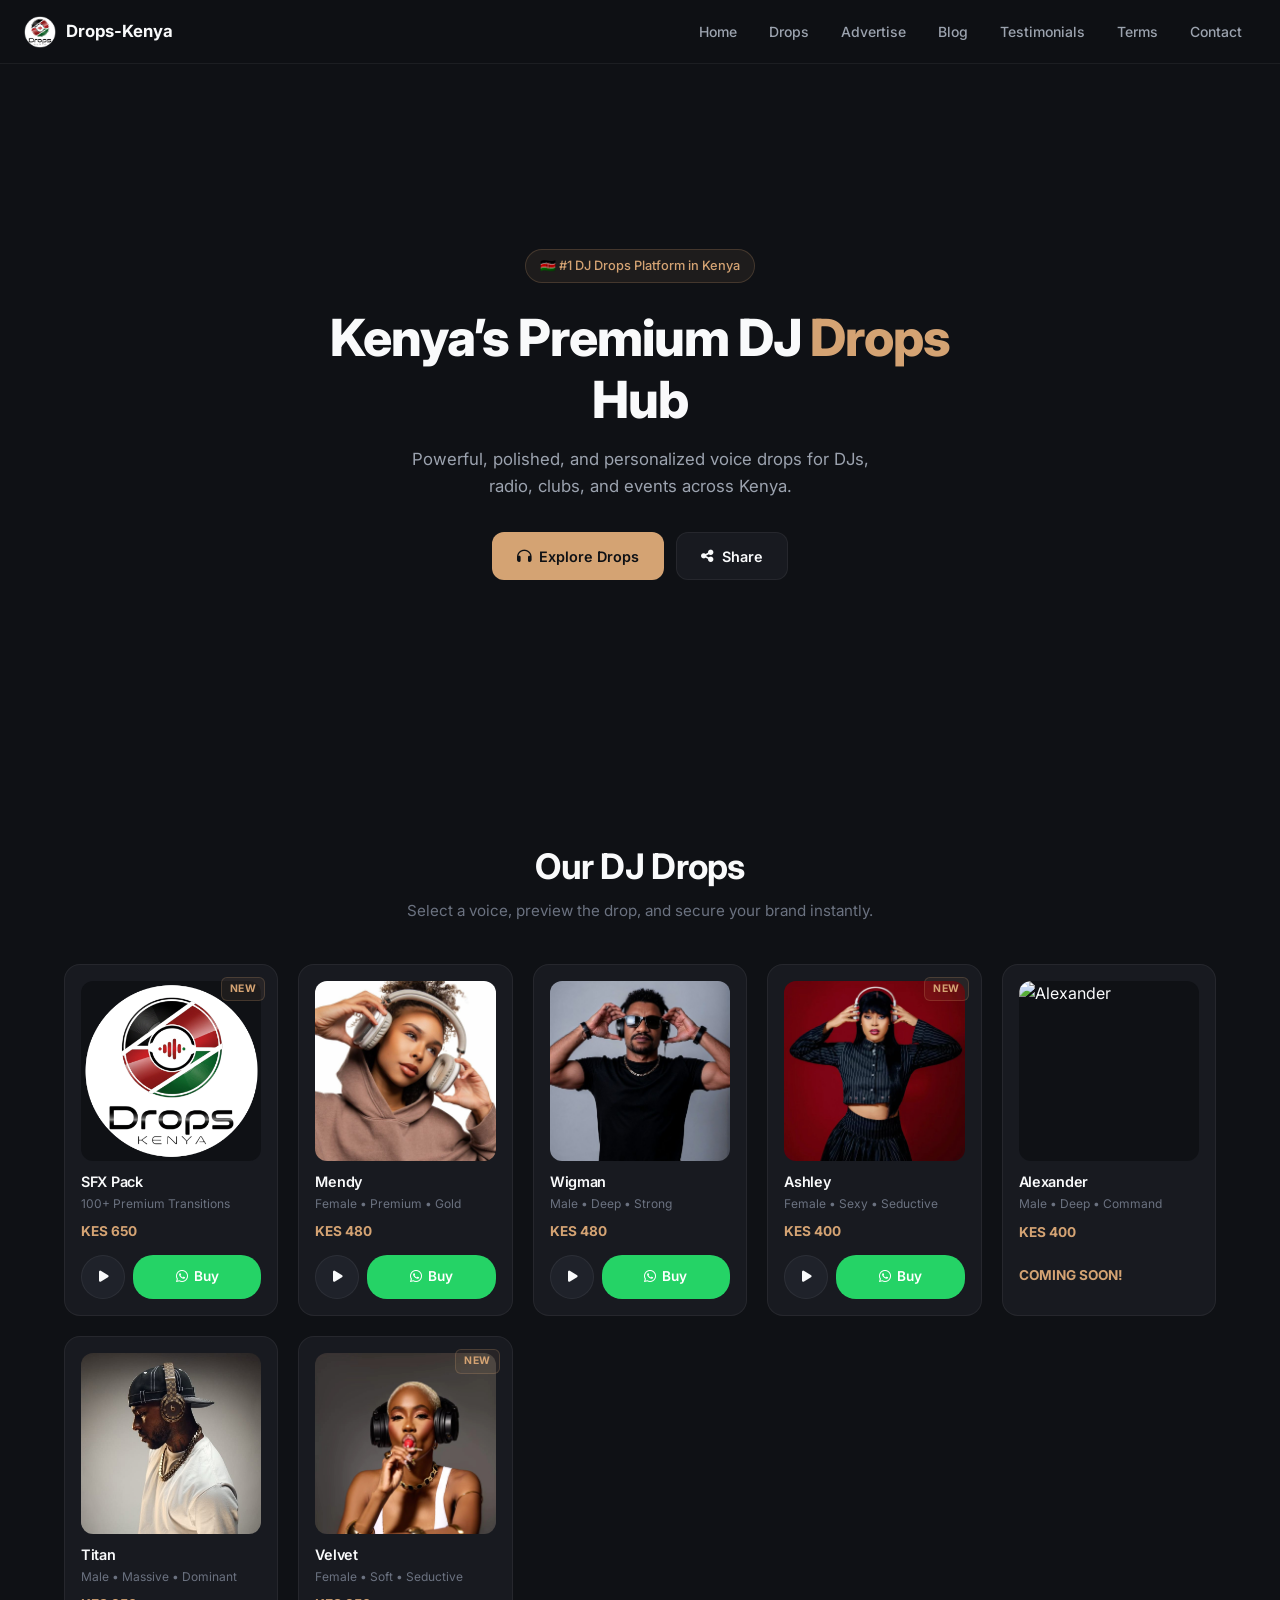
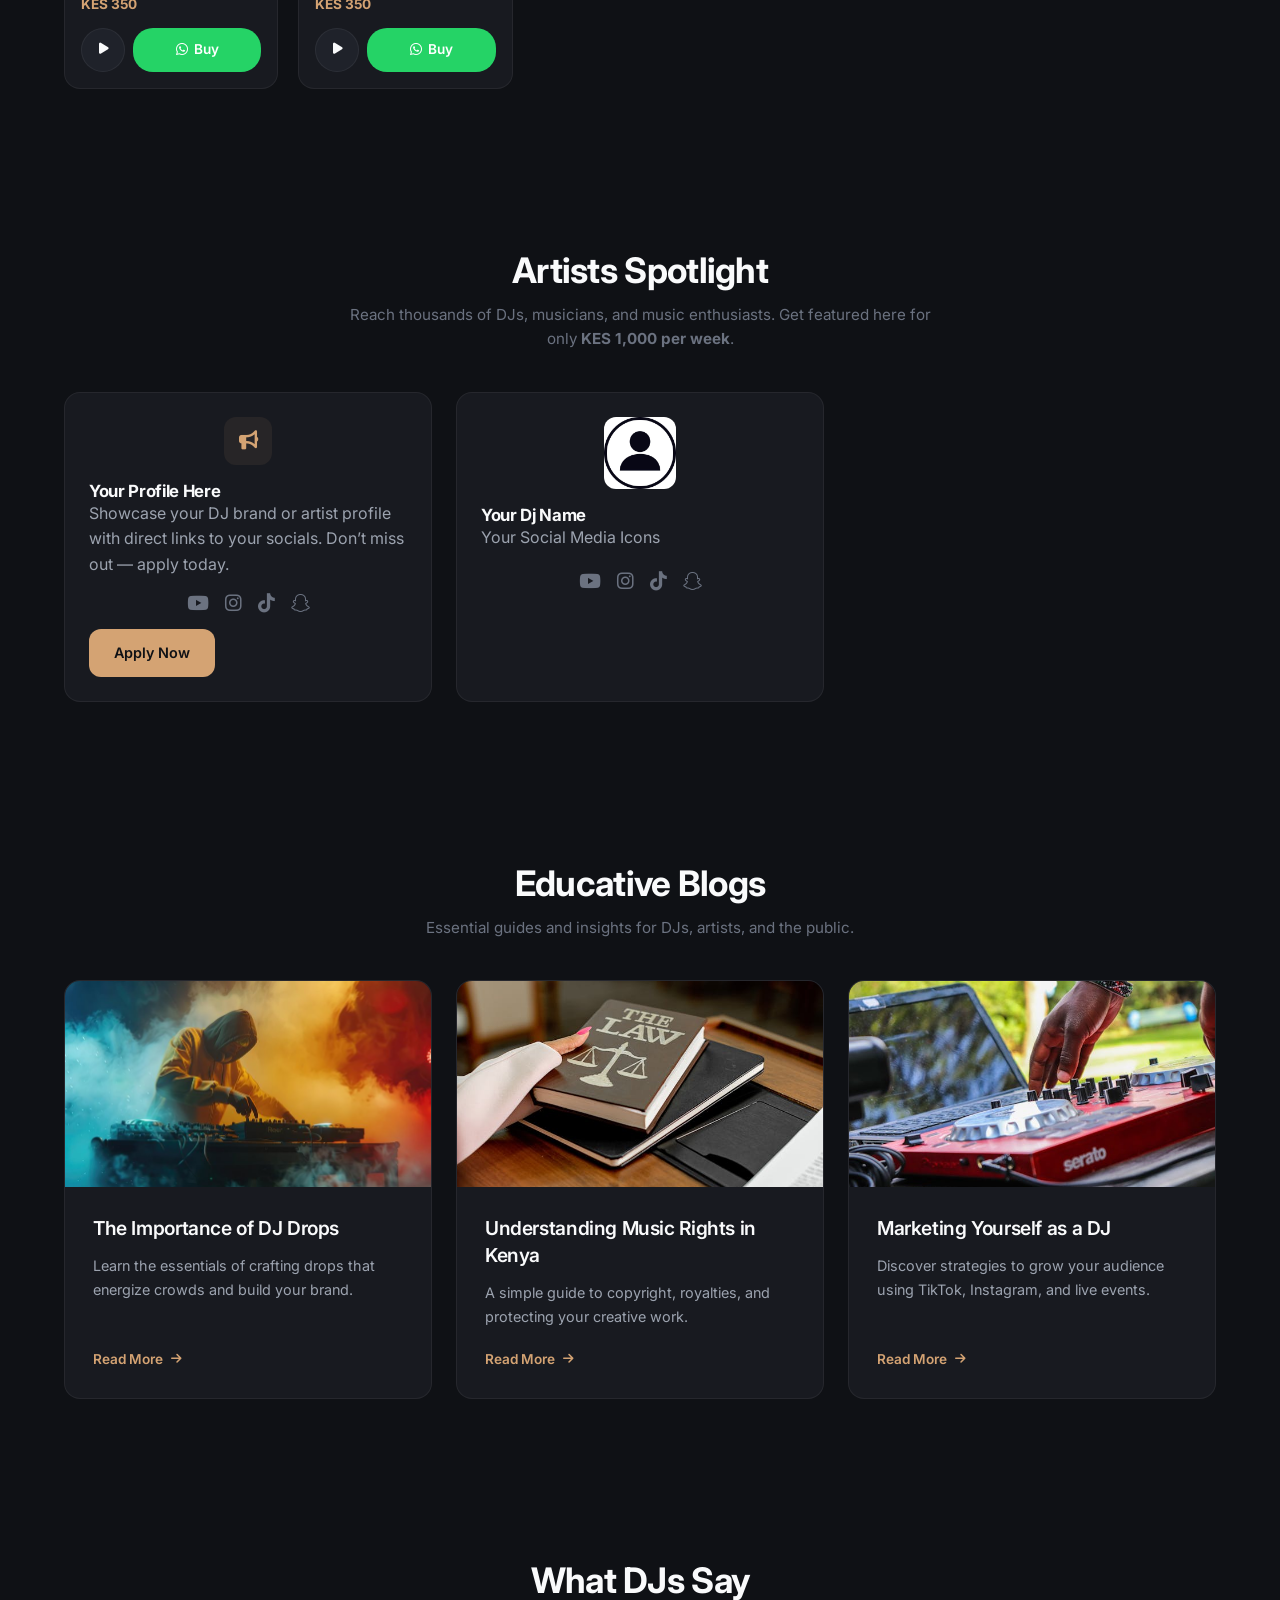
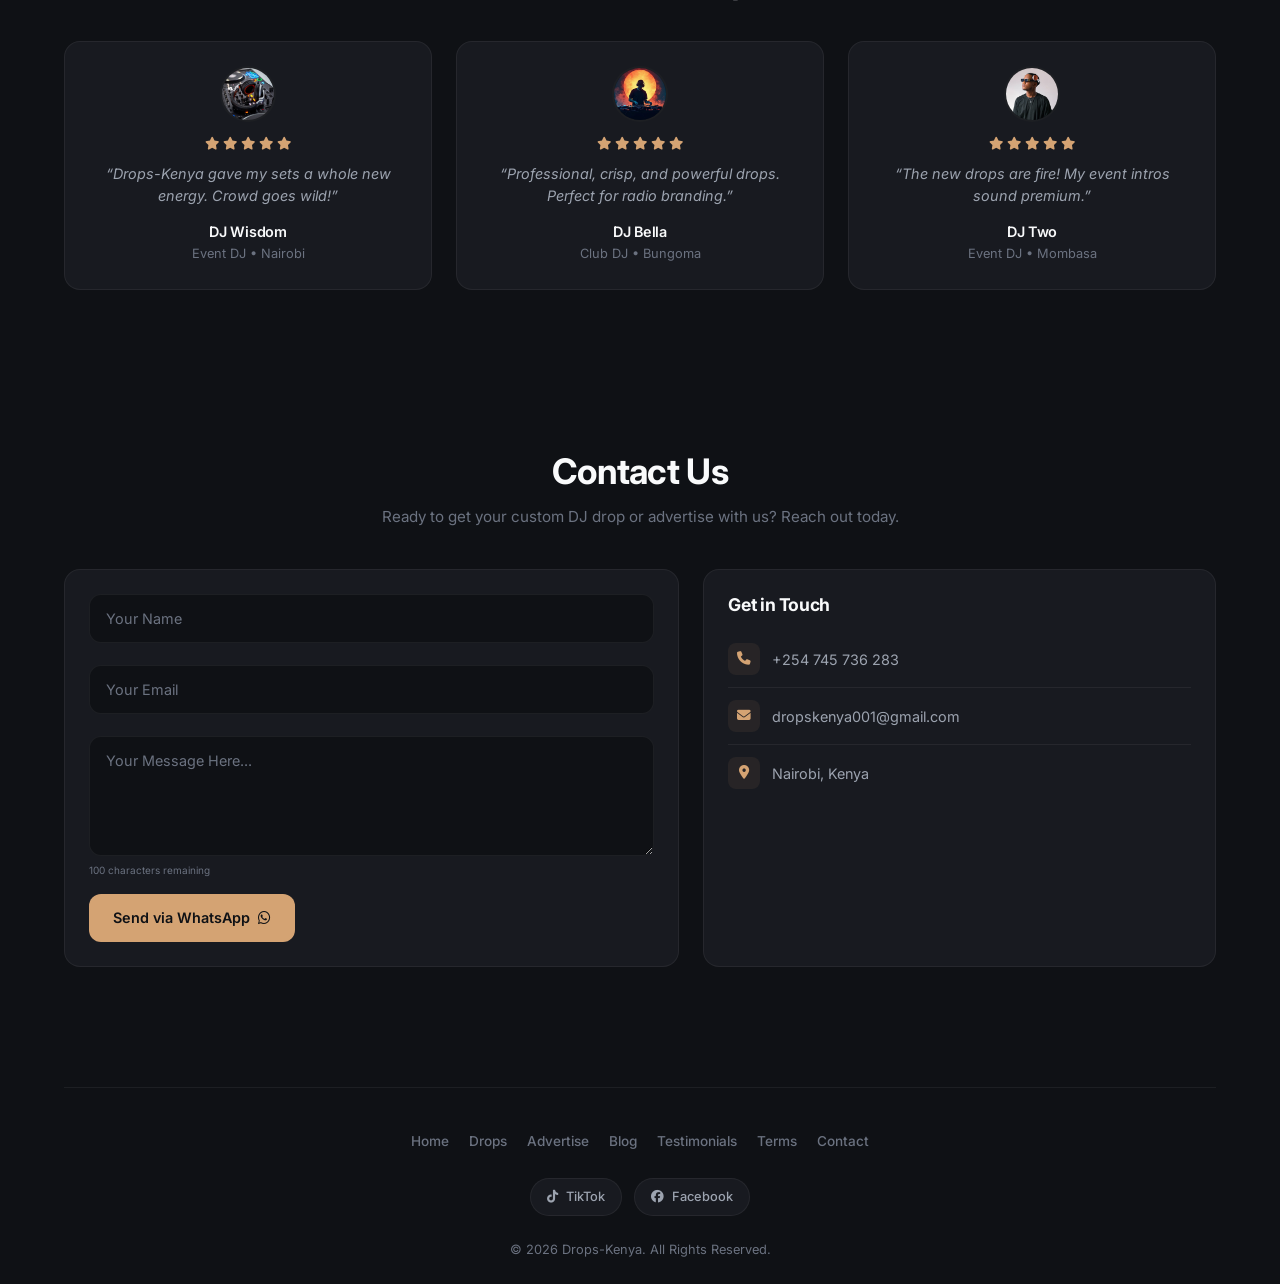
==== index.html @ 7a5a1a84 "Add files via upload" ====
<!DOCTYPE html>
<html lang="en">
<head>
  <meta charset="UTF-8">
  <meta name="viewport" content="width=device-width, initial-scale=1.0">
  <meta name="theme-color" content="#0f1115">
  <meta name="robots" content="index, follow, max-image-preview:large, max-snippet:-1, max-video-preview:-1">
  <meta name="google-site-verification" content="3nGxbucl1DohjsQT9GTmKEUCxNc9lZaz1bpSvIKS-Tg" />

  <title>DJ drops Kenya | Premium Custom DJ Drops in Nairobi & Kenya</title>
  <meta name="description" content="Discover premium DJ drops in Kenya with custom voice branding, WhatsApp ordering, and professional drops for DJs, radio, clubs, and events." />
  <meta name="keywords" content="DJ drops Kenya, custom DJ drops, Nairobi DJ branding, premium DJ drops, WhatsApp DJ drops, radio drops Kenya, club drops Kenya, voice drops Kenya, DJ intro drops, audio branding Kenya" />
  <link rel="canonical" href="https://drops-kenya.vercel.app">

  <!-- Open Graph -->
  <meta property="og:site_name" content="Drops-Kenya">
  <meta property="og:title" content="DJ Drops Kenya | Premium Custom DJ Drops">
  <meta property="og:description" content="Premium DJ drops in Kenya with custom voice branding, WhatsApp ordering, and professional audio branding for DJs, radio, clubs, and events.">
  <meta property="og:type" content="website">
  <meta property="og:url" content="https://drops-kenya.vercel.app">
  <meta property="og:image" content="https://drops-kenya.vercel.app/assets/images/graph-img.png">
  <meta property="og:image:alt" content="Drops-Kenya preview image">
  <meta property="og:image:width" content="1200">
  <meta property="og:image:height" content="630">

  <!-- Twitter Card -->
  <meta name="twitter:card" content="summary_large_image">
  <meta name="twitter:title" content="DJ Drops Kenya | Premium Custom DJ Drops">
  <meta name="twitter:description" content="Premium DJ drops in Kenya with custom voice branding and WhatsApp ordering for DJs, radio, clubs, and events.">
  <meta name="twitter:image" content="https://drops-kenya.vercel.app/assets/images/graph-img.png">

  <link rel="icon" href="assets/images/favicon.png" type="image/png">
  <link rel="preconnect" href="https://fonts.googleapis.com">
  <link rel="preconnect" href="https://fonts.gstatic.com" crossorigin>
  <link href="https://fonts.googleapis.com/css2?family=Inter:wght@400;500;600;700;800&display=swap" rel="stylesheet">
  <link rel="stylesheet" href="https://cdnjs.cloudflare.com/ajax/libs/font-awesome/6.5.0/css/all.min.css">
  <link rel="stylesheet" href="assets/css/style.css">
  <script defer src="assets/js/main.js"></script>

  <script type="application/ld+json">
  {
    "@context": "https://schema.org",
    "@type": "WebSite",
    "name": "Drops-Kenya",
    "url": "https://drops-kenya.vercel.app",
    "description": "Premium DJ drops in Kenya with custom voice branding and WhatsApp ordering."
  }
  </script>

  <script type="application/ld+json">
  {
    "@context": "https://schema.org",
    "@type": "Organization",
    "name": "Drops-Kenya",
    "url": "https://drops-kenya.vercel.app",
    "logo": "https://drops-kenya.vercel.app/assets/images/logo1.png",
    "email": "dropskenya001@gmail.com",
    "telephone": "+254745736283",
    "address": {
      "@type": "PostalAddress",
      "addressLocality": "Nairobi",
      "addressCountry": "KE"
    }
  }
  </script>
</head>

<body>
  <!-- Web App Scroll Progress Bar -->
  <div class="scroll-progress" id="scrollProgress"></div>

  <div class="container">
    <!-- ===== NAVBAR ===== -->
    <header>
      <nav class="navbar" aria-label="Primary">
        <a class="logo" href="#hero" aria-label="Drops-Kenya home">
          <img src="assets/images/logo1.png" alt="Drops-Kenya logo" width="40" height="40">
          <span>Drops-Kenya</span>
        </a>

        <ul class="nav-links">
          <li><a href="#hero">Home</a></li>
          <li><a href="#drops">Drops</a></li>
          <li><a href="#advertise">Advertise</a></li>
          <li><a href="#blog">Blog</a></li>
          <li><a href="#testimonials">Testimonials</a></li>
          <li><a href="terms.html" target="_blank" rel="noopener noreferrer">Terms</a></li>
          <li><a href="#contact">Contact</a></li>
        </ul>

        <button class="menu-toggle" type="button" aria-label="Open menu" aria-controls="primary-navigation">
          <i class="fas fa-bars" aria-hidden="true"></i>
        </button>
      </nav>
    </header>

    <main>
      <!-- ===== HERO ===== -->
      <section id="hero" class="hero">
        <div class="hero-content animate-on-scroll">
          <div class="hero-badge">🇰🇪 #1 DJ Drops Platform in Kenya</div>
          <h1>Kenya’s Premium DJ <span class="drops-color">Drops</span> Hub</h1>
          <p>Powerful, polished, and personalized voice drops for DJs, radio, clubs, and events across Kenya.</p>
          <div class="hero-actions">
            <a href="#drops" class="cta-btn primary">
              <i class="fas fa-headphones" aria-hidden="true"></i>
              Explore Drops
            </a>
            <a href="#hero" id="share-btn" class="cta-btn secondary" aria-label="Share this site">
              <i class="fas fa-share-nodes" aria-hidden="true"></i>
              Share
            </a>
          </div>
          <div id="copy-popup" class="copy-popup" role="status" aria-live="polite">Link copied to clipboard!</div>
        </div>
      </section>

            <!-- ===== DROPS (COMPACT MOBILE-FIRST BOXES) ===== -->
      <section id="drops" class="drops" aria-labelledby="drops-title">
        <div class="section-header animate-on-scroll">
          <h2 id="drops-title">Our DJ Drops</h2>
          <p class="intro">Select a voice, preview the drop, and secure your brand instantly.</p>
        </div>

        <div class="drops-grid">
          <!-- Box 1 -->
          <article class="audio-box new animate-on-scroll" itemscope itemtype="https://schema.org/Product">
            <img src="assets/images/logo1.png" alt="Sound Effects Pack" class="box-img" loading="lazy" itemprop="image">
            <div class="box-content">
              <h3 class="box-title" itemprop="name">SFX Pack</h3>
              <p class="box-meta">100+ Premium Transitions</p>
              <span class="box-price" itemprop="offers" itemscope itemtype="https://schema.org/Offer">
                <meta itemprop="priceCurrency" content="KES">
                KES <span itemprop="price">650</span>
              </span>
            </div>
            <div class="box-actions">
              <button class="play-btn" type="button" data-audio="drop11" aria-label="Play preview">
                <i class="fas fa-play icon-play"></i>
                <div class="audio-bars"><span></span><span></span><span></span><span></span></div>
              </button>
              <a href="https://wa.me/254745736283?text=Hi%20Drops-Kenya,%20I%20want%20to%20buy%20the%20Sound%20Effects%20Pack%20for%20KES%20650" target="_blank" rel="noopener noreferrer" class="buy-btn" aria-label="Buy on WhatsApp">
                <i class="fab fa-whatsapp"></i> Buy
              </a>
            </div>
            <audio id="drop11" preload="none" src="assets/audio/Dj-drop-effects-pack.mp3" type="audio/mpeg"></audio>
          </article>

          <!-- Box 2 -->
          <article class="audio-box animate-on-scroll" itemscope itemtype="https://schema.org/Product">
            <img src="assets/images/profiles/mendy profile.jpg" alt="Mendy" class="box-img" loading="lazy" itemprop="image">
            <div class="box-content">
              <h3 class="box-title" itemprop="name">Mendy</h3>
              <p class="box-meta">Female • Premium • Gold</p>
              <span class="box-price" itemprop="offers" itemscope itemtype="https://schema.org/Offer">
                <meta itemprop="priceCurrency" content="KES">
                KES <span itemprop="price">480</span>
              </span>
            </div>
            <div class="box-actions">
              <button class="play-btn" type="button" data-audio="drop10" aria-label="Play preview">
                <i class="fas fa-play icon-play"></i>
                <div class="audio-bars"><span></span><span></span><span></span><span></span></div>
              </button>
              <a href="https://wa.me/254745736283?text=Hi%20Drops-Kenya,%20I%20want%20to%20buy%20Mendy%20DJ%20Drop%20for%20KES%20480" target="_blank" rel="noopener noreferrer" class="buy-btn" aria-label="Buy on WhatsApp">
                <i class="fab fa-whatsapp"></i> Buy
              </a>
            </div>
            <audio id="drop10" preload="none" src="assets/audio/Mendy Dj Drop.mp3" type="audio/mpeg"></audio>
          </article>

          <!-- Box 3 -->
          <article class="audio-box animate-on-scroll" itemscope itemtype="https://schema.org/Product">
            <img src="assets/images/profiles/Wigman profile.jpg" alt="Wigman" class="box-img" loading="lazy" itemprop="image">
            <div class="box-content">
              <h3 class="box-title" itemprop="name">Wigman</h3>
              <p class="box-meta">Male • Deep • Strong</p>
              <span class="box-price" itemprop="offers" itemscope itemtype="https://schema.org/Offer">
                <meta itemprop="priceCurrency" content="KES">
                KES <span itemprop="price">480</span>
              </span>
            </div>
            <div class="box-actions">
              <button class="play-btn" type="button" data-audio="drop2" aria-label="Play preview">
                <i class="fas fa-play icon-play"></i>
                <div class="audio-bars"><span></span><span></span><span></span><span></span></div>
              </button>
              <a href="https://wa.me/254745736283?text=Hi%20Drops-Kenya,%20I%20want%20to%20buy%20Wigman%20DJ%20Drop%20for%20KES%20480" target="_blank" rel="noopener noreferrer" class="buy-btn" aria-label="Buy on WhatsApp">
                <i class="fab fa-whatsapp"></i> Buy
              </a>
            </div>
            <audio id="drop2" preload="none" src="assets/audio/Wigman-Sound.mp3" type="audio/mpeg"></audio>
          </article>

          <!-- Box 4 -->
          <article class="audio-box new animate-on-scroll" itemscope itemtype="https://schema.org/Product">
            <img src="assets/images/profiles/Ashley Profile.jpg" alt="Ashley" class="box-img" loading="lazy" itemprop="image">
            <div class="box-content">
              <h3 class="box-title" itemprop="name">Ashley</h3>
              <p class="box-meta">Female • Sexy • Seductive</p>
              <span class="box-price" itemprop="offers" itemscope itemtype="https://schema.org/Offer">
                <meta itemprop="priceCurrency" content="KES">
                KES <span itemprop="price">400</span>
              </span>
            </div>
            <div class="box-actions">
              <button class="play-btn" type="button" data-audio="drop7" aria-label="Play preview">
                <i class="fas fa-play icon-play"></i>
                <div class="audio-bars"><span></span><span></span><span></span><span></span></div>
              </button>
              <a href="https://wa.me/254745736283?text=Hi%20Drops-Kenya,%20I%20want%20to%20buy%20Ashley%20DJ%20Drop%20for%20KES%20400" target="_blank" rel="noopener noreferrer" class="buy-btn" aria-label="Buy on WhatsApp">
                <i class="fab fa-whatsapp"></i> Buy
              </a>
            </div>
            <audio id="drop7" preload="none" src="assets/audio/Official Ashley Voice.MP3" type="audio/mpeg"></audio>
          </article>

          <!-- COMING SOON -->
          <!-- Box 5 -->
          <article class="audio-box animate-on-scroll" itemscope itemtype="https://schema.org/Product">
            <img src="assets/images/profiles/Alexander Profile.jpg" alt="Alexander" class="box-img" loading="lazy" itemprop="image">
            <div class="box-content">
              <h3 class="box-title" itemprop="name">Alexander</h3>
              <p class="box-meta">Male • Deep • Command</p>
              <span class="box-price" itemprop="offers" itemscope itemtype="https://schema.org/Offer">
                <meta itemprop="priceCurrency" content="KES">
                KES <span itemprop="price">400 <br> <br> <span class="sooon">COMING SOON!</span></span>
              </span>
            </div>
            <!-- <div class="box-actions">
              <button class="play-btn" type="button" data-audio="drop8" aria-label="Play preview">
                <i class="fas fa-play icon-play"></i>
                <div class="audio-bars"><span></span><span></span><span></span><span></span></div>
              </button>
              <a href="https://wa.me/254745736283?text=Hi%20Drops-Kenya,%20I%20want%20to%20buy%20Alexander%20DJ%20Drop%20for%20KES%20400" target="_blank" rel="noopener noreferrer" class="buy-btn" aria-label="Buy on WhatsApp">
                <i class="fab fa-whatsapp"></i> Buy
              </a>
            </div> -->
            <audio id="drop8" preload="none" src="assets/audio/" type="audio/mpeg"></audio>
          </article>


          <!-- Box 6 -->
          <article class="audio-box animate-on-scroll" itemscope itemtype="https://schema.org/Product">
            <img src="assets/images/profiles/Titan profile.jpg" alt="Titan" class="box-img" loading="lazy" itemprop="image">
            <div class="box-content">
              <h3 class="box-title" itemprop="name">Titan</h3>
              <p class="box-meta">Male • Massive • Dominant</p>
              <span class="box-price" itemprop="offers" itemscope itemtype="https://schema.org/Offer">
                <meta itemprop="priceCurrency" content="KES">
                KES <span itemprop="price">350</span>
              </span>
            </div>
            <div class="box-actions">
              <button class="play-btn" type="button" data-audio="drop4" aria-label="Play preview">
                <i class="fas fa-play icon-play"></i>
                <div class="audio-bars"><span></span><span></span><span></span><span></span></div>
              </button>
              <a href="https://wa.me/254745736283?text=Hi%20Drops-Kenya,%20I%20want%20to%20buy%20Titan%20DJ%20Drop%20for%20KES%20350" target="_blank" rel="noopener noreferrer" class="buy-btn" aria-label="Buy on WhatsApp">
                <i class="fab fa-whatsapp"></i> Buy
              </a>
            </div>
            <audio id="drop4" preload="none" src="assets/audio/Titan-Sound.mp3" type="audio/mpeg"></audio>
          </article>

          <!-- Box 7 -->
          <article class="audio-box new animate-on-scroll" itemscope itemtype="https://schema.org/Product">
            <img src="assets/images/profiles/Velvet profile.jpg" alt="Velvet" class="box-img" loading="lazy" itemprop="image">
            <div class="box-content">
              <h3 class="box-title" itemprop="name">Velvet</h3>
              <p class="box-meta">Female • Soft • Seductive</p>
              <span class="box-price" itemprop="offers" itemscope itemtype="https://schema.org/Offer">
                <meta itemprop="priceCurrency" content="KES">
                KES <span itemprop="price">350</span>
              </span>
            </div>
            <div class="box-actions">
              <button class="play-btn" type="button" data-audio="drop6" aria-label="Play preview">
                <i class="fas fa-play icon-play"></i>
                <div class="audio-bars"><span></span><span></span><span></span><span></span></div>
              </button>
              <a href="https://wa.me/254745736283?text=Hi%20Drops-Kenya,%20I%20want%20to%20buy%20Velvet%20DJ%20Drop%20for%20KES%20350" target="_blank" rel="noopener noreferrer" class="buy-btn" aria-label="Buy on WhatsApp">
                <i class="fab fa-whatsapp"></i> Buy
              </a>
            </div>
            <audio id="drop6" preload="none" src="assets/audio/Velvet-Sound.mp3" type="audio/mpeg"></audio>
          </article>
        </div>
      </section>

      <!-- ===== ADVERTISE ===== -->
      <section id="advertise" class="spotlight" aria-labelledby="advertise-title">
        <div class="section-header animate-on-scroll">
          <h2 id="advertise-title">Artists Spotlight</h2>
          <p class="intro">Reach thousands of DJs, musicians, and music enthusiasts. Get featured here for only <strong>KES 1,000 per week</strong>.</p>
        </div>

        <div class="spotlight-grid">
          <article class="empty-card animate-on-scroll">
            <div class="spotlight-icon"><i class="fas fa-bullhorn" aria-hidden="true"></i></div>
            <h3>Your Profile Here</h3>
            <p>Showcase your DJ brand or artist profile with direct links to your socials. Don’t miss out — apply today.</p>
            <div class="social-preview" aria-label="Social media preview">
              <i class="fab fa-youtube" aria-hidden="true"></i>
              <i class="fab fa-instagram" aria-hidden="true"></i>
              <i class="fab fa-tiktok" aria-hidden="true"></i>
              <i class="fab fa-snapchat" aria-hidden="true"></i>
            </div>
            <a href="https://wa.me/254745736283?text=Hi%20Drops-Kenya,%20I%20want%20to%20be%20featured%20in%20the%20Spotlight" target="_blank" rel="noopener noreferrer" class="cta-btn primary">
              Apply Now
            </a>
          </article>

          <article class="artist-card animate-on-scroll">
            <img src="assets/images/temporal-profile/profile.jpg" alt="Artist profile preview" class="artist-img" loading="lazy" width="80" height="80">
            <h3>Your Dj Name</h3>
            <p>Your Social Media Icons</p>
            <div class="social-links" aria-label="Artist social links">
              <a href="#" aria-label="YouTube"><i class="fab fa-youtube" aria-hidden="true"></i></a>
              <a href="#" aria-label="Instagram"><i class="fab fa-instagram" aria-hidden="true"></i></a>
              <a href="#" aria-label="TikTok"><i class="fab fa-tiktok" aria-hidden="true"></i></a>
              <a href="#" aria-label="Snapchat"><i class="fab fa-snapchat" aria-hidden="true"></i></a>
            </div>
          </article>
        </div>
      </section>

      <!-- ===== BLOG ===== -->
      <section id="blog" class="blog" aria-labelledby="blog-title">
        <div class="section-header animate-on-scroll">
          <h2 id="blog-title">Educative Blogs</h2>
          <p class="intro">Essential guides and insights for DJs, artists, and the public.</p>
        </div>

        <div class="blog-grid">
          <article class="blog-card animate-on-scroll">
            <img src="assets/images/blog-img.jpg" alt="Tips for DJ drops" class="blog-img" loading="lazy">
            <div class="blog-content">
              <h3>The Importance of DJ Drops</h3>
              <p>Learn the essentials of crafting drops that energize crowds and build your brand.</p>
              <a href="blog/blog1.html" class="read-more">Read More <i class="fas fa-arrow-right"></i></a>
            </div>
          </article>

          <article class="blog-card animate-on-scroll">
            <img src="assets/images/Blog-images/law-blogs.jpeg" alt="Music rights in Kenya" class="blog-img" loading="lazy">
            <div class="blog-content">
              <h3>Understanding Music Rights in Kenya</h3>
              <p>A simple guide to copyright, royalties, and protecting your creative work.</p>
              <a href="blog/blog2.html" class="read-more">Read More <i class="fas fa-arrow-right"></i></a>
            </div>
          </article>

          <article class="blog-card animate-on-scroll">
            <img src="assets/images/Blog-images/market-blog.jpeg" alt="DJ marketing tips" class="blog-img" loading="lazy">
            <div class="blog-content">
              <h3>Marketing Yourself as a DJ</h3>
              <p>Discover strategies to grow your audience using TikTok, Instagram, and live events.</p>
              <a href="blog/blog3.html" class="read-more">Read More <i class="fas fa-arrow-right"></i></a>
            </div>
          </article>
        </div>
      </section>

      <!-- ===== TESTIMONIALS ===== -->
      <section id="testimonials" class="testimonials" aria-labelledby="testimonials-title">
        <div class="section-header animate-on-scroll">
          <h2 id="testimonials-title">What DJs Say</h2>
        </div>
        <div class="testimonials-grid">
          <article class="testimonial-card animate-on-scroll">
            <img src="assets/images/testimonials-profiles/dj-wisdom.jpg" alt="DJ Wisdom" class="testimonial-img" loading="lazy" width="65" height="65">
            <div class="rating">
              <i class="fas fa-star"></i><i class="fas fa-star"></i><i class="fas fa-star"></i><i class="fas fa-star"></i><i class="fas fa-star"></i>
            </div>
            <p class="quote">“Drops-Kenya gave my sets a whole new energy. Crowd goes wild!”</p>
            <h3 class="name">DJ Wisdom</h3>
            <span class="role">Event DJ • Nairobi</span>
          </article>

          <article class="testimonial-card animate-on-scroll">
            <img src="assets/images/testimonials-profiles/dj-bella.jpg" alt="DJ Bella" class="testimonial-img" loading="lazy" width="65" height="65">
            <div class="rating">
              <i class="fas fa-star"></i><i class="fas fa-star"></i><i class="fas fa-star"></i><i class="fas fa-star"></i><i class="fas fa-star"></i>
            </div>
            <p class="quote">“Professional, crisp, and powerful drops. Perfect for radio branding.”</p>
            <h3 class="name">DJ Bella</h3>
            <span class="role">Club DJ • Bungoma</span>
          </article>

          <article class="testimonial-card new animate-on-scroll">
            <img src="assets/images/testimonials-profiles/dj-two.jpg" alt="DJ Two" class="testimonial-img" loading="lazy" width="65" height="65">
            <div class="rating">
              <i class="fas fa-star"></i><i class="fas fa-star"></i><i class="fas fa-star"></i><i class="fas fa-star"></i><i class="fas fa-star"></i>
            </div>
            <p class="quote">“The new drops are fire! My event intros sound premium.”</p>
            <h3 class="name">DJ Two</h3>
            <span class="role">Event DJ • Mombasa</span>
          </article>
        </div>
      </section>

      <!-- ===== CONTACT ===== -->
      <section id="contact" class="contact" aria-labelledby="contact-title">
        <div class="section-header animate-on-scroll">
          <h2 id="contact-title">Contact Us</h2>
          <p class="intro">Ready to get your custom DJ drop or advertise with us? Reach out today.</p>
        </div>

        <div class="contact-grid">
          <form class="contact-form animate-on-scroll" id="contactForm" novalidate>
            <div class="input-group">
              <input type="text" id="name" name="name" placeholder="Your Name" autocomplete="name" aria-describedby="nameError">
              <small class="error" id="nameError"></small>
            </div>

            <div class="input-group">
              <input type="email" id="email" name="email" placeholder="Your Email" autocomplete="email" aria-describedby="emailError">
              <small class="error" id="emailError"></small>
            </div>

            <div class="input-group">
              <textarea id="message" name="message" placeholder="Your Message Here..." rows="4" maxlength="100" aria-describedby="charCount messageError"></textarea>
              <div class="textarea-footer">
                <small id="charCount">100 characters remaining</small>
                <small class="error" id="messageError"></small>
              </div>
            </div>

            <button type="submit" class="submit-btn">Send via WhatsApp <i class="fab fa-whatsapp"></i></button>
          </form>

          <div class="contact-info animate-on-scroll">
            <h3>Get in Touch</h3>
            <div class="info-item">
              <i class="fas fa-phone"></i>
              <a href="tel:+254745736283">+254 745 736 283</a>
            </div>
            <div class="info-item">
              <i class="fas fa-envelope"></i>
              <a href="mailto:dropskenya001@gmail.com">dropskenya001@gmail.com</a>
            </div>
            <div class="info-item">
              <i class="fas fa-map-marker-alt"></i>
              <span>Nairobi, Kenya</span>
            </div>
          </div>
        </div>
      </section>
    </main>

    <!-- ===== FOOTER ===== -->
    <footer class="footer">
      <div class="footer-content">
        <nav class="footer-links" aria-label="Footer">
          <ul>
            <li><a href="#hero">Home</a></li>
            <li><a href="#drops">Drops</a></li>
            <li><a href="#advertise">Advertise</a></li>
            <li><a href="#blog">Blog</a></li>
            <li><a href="#testimonials">Testimonials</a></li>
            <li><a href="terms.html" target="_blank" rel="noopener noreferrer">Terms</a></li>
            <li><a href="#contact">Contact</a></li>
          </ul>
        </nav>

        <div class="footer-social" aria-label="Social links">
          <a href="https://tiktok.com/@dropskenya" target="_blank" rel="noopener noreferrer" class="social-pill">
            <i class="fab fa-tiktok" aria-hidden="true"></i> TikTok
          </a>
          <a href="https://www.facebook.com/profile.php?id=61588281982285" target="_blank" rel="noopener noreferrer" class="social-pill">
            <i class="fab fa-facebook" aria-hidden="true"></i> Facebook
          </a>
        </div>

        <p class="footer-copy">© <span id="year"></span> Drops-Kenya. All Rights Reserved.</p>
      </div>
    </footer>
  </div>

  <!-- Global Toast Container for Web App Notifications -->
  <div id="toast-container" class="toast-container"></div>
</body>
</html>
---- assets/css/style.css ----
/* ==========================================================================
   DROPS-KENYA — PROFESSIONAL DARK EDITION
   Clean, human-made, mobile-first, sophisticated UI. No flashy gradients.
   ========================================================================== */

:root {
  /* Refined Dark Palette */
  --bg-base: #0f1115;
  --bg-surface: #181a20;
  --bg-elevated: #1f222a;
  
  --border-subtle: rgba(255, 255, 255, 0.06);
  --border-hover: rgba(255, 255, 255, 0.12);

  --text-primary: #f9fafb;
  --text-secondary: #9ca3af;
  --text-muted: #6b7280;

  /* Premium Warm Accent (Muted Gold/Amber) */
  --accent: #d4a373;
  --accent-hover: #e5b585;
  --accent-bg: rgba(212, 163, 115, 0.08);
  
  --whatsapp: #25D366;
  --whatsapp-hover: #20bd5a;

  /* Utilities */
  --radius-sm: 8px;
  --radius-md: 12px;
  --radius-lg: 16px;
  --radius-xl: 24px;
  
  --shadow-sm: 0 1px 2px rgba(0, 0, 0, 0.2);
  --shadow-md: 0 4px 12px rgba(0, 0, 0, 0.25);
  
  --nav-h: 64px;
  --ease: cubic-bezier(0.2, 0.8, 0.2, 1);
  --t: 250ms var(--ease);
}

/* ===== RESET & BASE ===== */
*, *::before, *::after { box-sizing: border-box; margin: 0; padding: 0; }

html {
  scroll-behavior: smooth;
  scroll-padding-top: 80px;
  font-size: 16px;
}

body {
  font-family: Inter, system-ui, -apple-system, sans-serif;
  color: var(--text-primary);
  line-height: 1.6;
  background-color: var(--bg-base);
  -webkit-font-smoothing: antialiased;
  -moz-osx-font-smoothing: grayscale;
  padding-top: var(--nav-h);
  overflow-x: hidden;
}

img { display: block; max-width: 100%; height: auto; }
a { color: inherit; text-decoration: none; }
button, input, textarea { font: inherit; }
button { cursor: pointer; border: none; outline: none; background: none; }

.container {
  width: 100%;
  max-width: 1200px;
  margin-inline: auto;
  padding: 0 16px; /* Mobile first */
}

h1, h2, h3, h4 { line-height: 1.2; letter-spacing: -0.02em; color: var(--text-primary); font-weight: 700; }
h1 { font-size: clamp(2rem, 7vw, 3.2rem); font-weight: 800; }
h2 { font-size: clamp(1.5rem, 4vw, 2.2rem); }
h3 { font-size: 1.05rem; }
p { color: var(--text-secondary); }
.intro { max-width: 600px; margin-inline: auto; text-align: center; color: var(--text-muted); font-size: 0.95rem; }

/* ===== SCROLL PROGRESS ===== */
.scroll-progress {
  position: fixed; top: 0; left: 0; width: 0%; height: 2px;
  background-color: var(--accent); z-index: 4000;
  transition: width 0.1s linear;
}

/* ===== NAVBAR ===== */
.navbar {
  position: fixed; top: 0; left: 0; right: 0; z-index: 3000;
  height: var(--nav-h); display: flex; align-items: center; justify-content: space-between;
  padding: 0 16px;
  background-color: rgba(15, 17, 21, 0.85);
  backdrop-filter: blur(12px); -webkit-backdrop-filter: blur(12px);
  border-bottom: 1px solid var(--border-subtle);
}

.logo { display: flex; align-items: center; gap: 10px; }
.logo img { width: 32px; height: 32px; border-radius: 8px; }
.logo span { font-size: 1.05rem; font-weight: 700; color: var(--text-primary); }

.nav-links { list-style: none; display: flex; gap: 4px; }
.nav-links a {
  padding: 8px 14px; border-radius: var(--radius-sm); color: var(--text-secondary);
  font-weight: 500; font-size: 0.875rem; transition: all var(--t);
}
.nav-links a:hover { color: var(--text-primary); background-color: var(--bg-elevated); }

.menu-toggle {
  display: none; width: 40px; height: 40px; border-radius: var(--radius-sm);
  background-color: var(--bg-surface); color: var(--text-primary); font-size: 1.1rem;
  align-items: center; justify-content: center; border: 1px solid var(--border-subtle);
}

@media (max-width: 768px) {
  .menu-toggle { display: flex; }
  .nav-links {
    position: fixed; top: calc(var(--nav-h) + 8px); left: 16px; right: 16px;
    flex-direction: column; background-color: var(--bg-surface); 
    border-radius: var(--radius-md); border: 1px solid var(--border-subtle);
    padding: 8px; max-height: 0; overflow: hidden; opacity: 0;
    transform: translateY(-10px); transition: all 0.3s var(--ease);
  }
  .nav-links.active { max-height: 400px; opacity: 1; transform: translateY(0); padding: 12px; }
  .nav-links a { width: 100%; padding: 12px; border-radius: var(--radius-sm); }
}

/* ===== HERO ===== */
.hero { min-height: calc(80vh - var(--nav-h)); display: grid; place-items: center; padding: 60px 0; text-align: center; }
.hero-content { max-width: 700px; margin: 0 auto; }

.hero-badge {
  display: inline-flex; align-items: center; gap: 8px; padding: 6px 14px;
  background-color: var(--accent-bg); border: 1px solid rgba(212, 163, 115, 0.2);
  border-radius: 999px; font-size: 0.8rem; font-weight: 500; color: var(--accent); margin-bottom: 24px;
}

.hero h1 { margin-bottom: 16px; }
.hero h1 .drops-color { color: var(--accent); }
.hero p { font-size: 1.05rem; max-width: 500px; margin: 0 auto 32px; color: var(--text-secondary); }

.hero-actions { display: flex; justify-content: center; gap: 12px; flex-wrap: wrap; }

.cta-btn {
  display: inline-flex; align-items: center; justify-content: center; gap: 8px;
  min-height: 48px; padding: 0 24px; border-radius: var(--radius-md); font-weight: 600; font-size: 0.9rem;
  transition: all var(--t); border: 1px solid transparent;
}
.cta-btn.primary { color: #0f1115; background-color: var(--accent); }
.cta-btn.primary:hover { background-color: var(--accent-hover); transform: translateY(-1px); }
.cta-btn.secondary { color: var(--text-primary); background-color: var(--bg-surface); border-color: var(--border-subtle); }
.cta-btn.secondary:hover { background-color: var(--bg-elevated); border-color: var(--border-hover); transform: translateY(-1px); }

.copy-popup {
  position: fixed; bottom: 24px; left: 50%; transform: translateX(-50%) translateY(20px);
  padding: 12px 20px; background-color: var(--bg-surface); color: var(--text-primary); 
  border-radius: var(--radius-md); border: 1px solid var(--border-subtle); box-shadow: var(--shadow-md);
  opacity: 0; pointer-events: none; transition: all 0.3s var(--ease); z-index: 2000; font-size: 0.875rem;
}
.copy-popup.show { opacity: 1; transform: translateX(-50%) translateY(0); }

/* ===== SECTIONS ===== */
section { padding: 64px 0; }
.section-header { text-align: center; margin-bottom: 40px; }
.section-header h2 { margin-bottom: 12px; }

/* ===== DROPS (COMPACT MOBILE-FIRST BOXES) ===== */
.drops-grid {
  display: grid;
  grid-template-columns: repeat(2, 1fr); /* Mobile First: 2 Columns */
  gap: 12px;
}

.audio-box {
  background-color: var(--bg-surface);
  border: 1px solid var(--border-subtle);
  border-radius: var(--radius-lg);
  padding: 12px;
  display: flex;
  flex-direction: column;
  transition: all var(--t);
  position: relative;
}

.audio-box:hover {
  background-color: var(--bg-elevated);
  border-color: var(--border-hover);
  transform: translateY(-2px);
}

.audio-box audio { display: none; }

.box-img {
  width: 100%;
  aspect-ratio: 1 / 1;
  object-fit: cover;
  border-radius: var(--radius-md);
  margin-bottom: 12px;
  background-color: var(--bg-base);
}

.box-content { flex: 1; display: flex; flex-direction: column; margin-bottom: 12px; }

.box-title {
  font-size: 0.9rem; font-weight: 600; color: var(--text-primary);
  margin: 0 0 4px 0; white-space: nowrap; overflow: hidden; text-overflow: ellipsis;
}

.box-meta { font-size: 0.75rem; color: var(--text-muted); margin: 0 0 8px 0; }

.box-price {
  font-size: 0.85rem; font-weight: 700; color: var(--accent); margin-top: auto;
}

.box-actions { display: flex; gap: 8px; margin-top: auto; }

/* Play Button */
.play-btn {
  width: 40px; height: 40px; border-radius: 50%;
  background-color: var(--bg-elevated); border: 1px solid var(--border-subtle);
  color: var(--text-primary);
  display: flex; align-items: center; justify-content: center;
  flex-shrink: 0; position: relative; overflow: hidden;
  transition: all var(--t);
}
.play-btn:hover { background-color: var(--accent); color: #0f1115; border-color: var(--accent); }

.play-btn .icon-play { font-size: 0.8rem; transition: opacity 0.2s, transform 0.2s; margin-left: 2px; }
.play-btn.playing .icon-play { opacity: 0; transform: scale(0.5); }
.play-btn.playing { background-color: var(--accent); color: #0f1115; border-color: var(--accent); }

.audio-bars { position: absolute; display: flex; align-items: center; gap: 2px; height: 14px; opacity: 0; transition: opacity 0.2s; }
.play-btn.playing .audio-bars { opacity: 1; }

.audio-bars span {
  display: block; width: 2px; height: 100%; background-color: #0f1115; border-radius: 2px;
  transform-origin: bottom; animation: audioBar 0.8s ease-in-out infinite alternate;
}
.audio-bars span:nth-child(1) { animation-delay: 0s; height: 40%; }
.audio-bars span:nth-child(2) { animation-delay: 0.2s; height: 80%; }
.audio-bars span:nth-child(3) { animation-delay: 0.4s; height: 50%; }
.audio-bars span:nth-child(4) { animation-delay: 0.6s; height: 90%; }

@keyframes audioBar { 0% { transform: scaleY(0.3); } 100% { transform: scaleY(1); } }

/* Buy Button */
.buy-btn {
  flex: 1; height: 40px; border-radius: 20px; background-color: var(--whatsapp);
  color: #fff; font-size: 0.8rem; font-weight: 600;
  display: flex; align-items: center; justify-content: center; gap: 6px;
  transition: all var(--t);
}
.buy-btn:hover { background-color: var(--whatsapp-hover); transform: translateY(-1px); }

/* NEW Badge */
.audio-box.new::after {
  content: "NEW"; position: absolute; top: 12px; right: 12px;
  padding: 3px 8px; background-color: var(--accent-bg); color: var(--accent);
  font-size: 0.65rem; font-weight: 700; letter-spacing: 0.05em;
  border-radius: 6px; border: 1px solid rgba(212, 163, 115, 0.2); z-index: 2;
}

/* ==========================================================================
   SPOTLIGHT, TESTIMONIALS & CONTACT (Clean Cards - Unchanged)
   ========================================================================== */

.spotlight-grid, .testimonials-grid {
  display: grid; grid-template-columns: 1fr; gap: 16px;
}

.empty-card, .artist-card, .testimonial-card {
  background-color: var(--bg-surface); border: 1px solid var(--border-subtle);
  border-radius: var(--radius-lg); padding: 24px;
  transition: all var(--t);
}
.empty-card:hover, .artist-card:hover, .testimonial-card:hover {
  background-color: var(--bg-elevated); border-color: var(--border-hover); transform: translateY(-2px);
}

.spotlight-icon {
  width: 48px; height: 48px; margin: 0 auto 16px; display: flex; align-items: center; justify-content: center;
  background-color: var(--accent-bg); border-radius: var(--radius-md); color: var(--accent); font-size: 1.2rem;
}

.social-preview, .social-links { display: flex; justify-content: center; gap: 16px; margin: 16px 0; font-size: 1.2rem; color: var(--text-muted); }
.social-preview i:hover, .social-links a:hover { color: var(--text-primary); transform: translateY(-1px); }

.artist-img { width: 72px; height: 72px; margin: 0 auto 16px; border-radius: var(--radius-md); object-fit: cover; background-color: var(--bg-base); }

.testimonial-card { text-align: center; }
.testimonial-img { width: 56px; height: 56px; margin: 0 auto 16px; border-radius: 50%; object-fit: cover; border: 2px solid var(--border-subtle); background-color: var(--bg-base); }
.rating { display: flex; justify-content: center; gap: 4px; margin-bottom: 12px; color: var(--accent); font-size: 0.8rem; }
.quote { font-style: italic; color: var(--text-secondary); margin-bottom: 16px; font-size: 0.9rem; line-height: 1.5; }
.name { color: var(--text-primary); font-weight: 600; font-size: 0.9rem; }
.role { color: var(--text-muted); font-size: 0.8rem; }

/* ===== CONTACT ===== */
.contact-grid { display: grid; grid-template-columns: 1fr; gap: 24px; }
.contact-form, .contact-info {
  background-color: var(--bg-surface); border: 1px solid var(--border-subtle);
  border-radius: var(--radius-lg); padding: 24px;
}

.contact-form { display: flex; flex-direction: column; gap: 16px; }
.input-group { display: flex; flex-direction: column; gap: 6px; }

.contact-form input, .contact-form textarea {
  width: 100%; min-height: 48px; padding: 12px 16px; border-radius: var(--radius-md);
  border: 1px solid var(--border-subtle); background-color: var(--bg-base);
  color: var(--text-primary); outline: none; transition: all var(--t); font-size: 0.9rem;
}
.contact-form textarea { min-height: 120px; resize: vertical; }
.contact-form input:focus, .contact-form textarea:focus {
  border-color: var(--accent); background-color: var(--bg-elevated);
}
.contact-form input::placeholder, .contact-form textarea::placeholder { color: var(--text-muted); }

.textarea-footer { display: flex; justify-content: space-between; font-size: 0.75rem; }
#charCount { color: var(--text-muted); }
.error { color: #ef4444; font-size: 0.75rem; font-weight: 500; }

.submit-btn {
  align-self: flex-start; min-height: 48px; padding: 0 24px; border-radius: var(--radius-md);
  font-weight: 600; color: #0f1115; background-color: var(--accent);
  display: flex; align-items: center; gap: 8px; font-size: 0.9rem;
  transition: all var(--t);
}
.submit-btn:hover { background-color: var(--accent-hover); transform: translateY(-1px); }

.contact-info h3 { margin-bottom: 16px; font-size: 1.1rem; }
.info-item { display: flex; align-items: center; gap: 12px; padding: 12px 0; border-bottom: 1px solid var(--border-subtle); color: var(--text-secondary); font-size: 0.9rem; }
.info-item:last-child { border-bottom: none; }
.info-item i { width: 32px; height: 32px; display: flex; align-items: center; justify-content: center; background-color: var(--accent-bg); color: var(--accent); border-radius: var(--radius-sm); font-size: 0.85rem; }
.info-item a { color: inherit; transition: color var(--t); }
.info-item a:hover { color: var(--text-primary); }


/* ==========================================================================
   BLOG SECTION (Premium Editorial Style - UPGRADED)
   Clean typography, image zoom on hover, animated read-more arrow.
   ========================================================================== */

.blog-grid {
  display: grid;
  grid-template-columns: 1fr;
  gap: 24px;
}

.blog-card {
  background-color: var(--bg-surface);
  border: 1px solid var(--border-subtle);
  border-radius: var(--radius-lg);
  overflow: hidden; /* Keeps the image zoom contained within the rounded corners */
  transition: all var(--t);
  display: flex;
  flex-direction: column;
}

.blog-card:hover {
  background-color: var(--bg-elevated);
  border-color: var(--border-hover);
  transform: translateY(-4px);
  box-shadow: 0 12px 24px rgba(0, 0, 0, 0.2); /* Subtle depth */
}

/* Image with premium zoom effect */
.blog-img {
  width: 100%;
  aspect-ratio: 16 / 9;
  object-fit: cover;
  background-color: var(--bg-base);
  transition: transform 0.5s var(--ease);
}

.blog-card:hover .blog-img {
  transform: scale(1.05); /* Smooth, subtle zoom on hover */
}

.blog-content {
  padding: 24px;
  display: flex;
  flex-direction: column;
  flex: 1; /* Pushes the 'Read More' link to the bottom */
}

.blog-content h3 {
  font-size: 1.15rem;
  font-weight: 600;
  color: var(--text-primary);
  margin-bottom: 12px;
  line-height: 1.4;
  transition: color var(--t);
}

/* Title shifts to accent color when the card is hovered */
.blog-card:hover .blog-content h3 {
  color: var(--accent);
}

.blog-content p {
  font-size: 0.9rem;
  color: var(--text-secondary);
  line-height: 1.65; /* Better readability for excerpts */
  margin-bottom: 20px;
  flex: 1; 
}

/* Animated Read More Link */
.read-more {
  display: inline-flex;
  align-items: center;
  gap: 8px;
  color: var(--accent);
  font-weight: 600;
  font-size: 0.85rem;
  transition: all 0.3s var(--ease);
  align-self: flex-start;
  margin-top: auto;
}

.read-more i {
  font-size: 0.75rem;
  transition: transform 0.3s var(--ease);
}

.read-more:hover {
  gap: 12px;
  color: var(--accent-hover);
}

.read-more:hover i {
  transform: translateX(4px); /* Arrow slides to the right */
}

/* Responsive Blog Grid Scaling */
@media (min-width: 640px) {
  .blog-grid { grid-template-columns: repeat(2, 1fr); }
}

@media (min-width: 1024px) {
  .blog-grid { grid-template-columns: repeat(3, 1fr); gap: 28px; }
  .blog-content { padding: 28px; }
  .blog-content h3 { font-size: 1.2rem; }
}


/* ==========================================================================
   RESPONSIVE SCALING FOR SPOTLIGHT & TESTIMONIALS (Unchanged)
   ========================================================================== */
@media (min-width: 768px) {
  .spotlight-grid, .testimonials-grid { grid-template-columns: repeat(2, 1fr); gap: 24px; }
  .contact-grid { grid-template-columns: 1.2fr 1fr; }
}

@media (min-width: 1024px) {
  .spotlight-grid, .testimonials-grid { grid-template-columns: repeat(3, 1fr); }
}

/* ===== FOOTER ===== */
.footer { padding: 40px 0 24px; border-top: 1px solid var(--border-subtle); margin-top: 40px; text-align: center; }
.footer-content { max-width: 800px; margin: 0 auto; }
.footer-links ul { list-style: none; display: flex; justify-content: center; flex-wrap: wrap; gap: 8px 20px; padding: 0; margin: 0 0 24px; }
.footer-links a { color: var(--text-muted); font-weight: 500; font-size: 0.85rem; transition: color var(--t); }
.footer-links a:hover { color: var(--text-primary); }

.footer-social { display: flex; justify-content: center; gap: 12px; margin-bottom: 24px; }
.social-pill {
  display: inline-flex; align-items: center; gap: 8px; padding: 8px 16px;
  background-color: var(--bg-surface); border: 1px solid var(--border-subtle); border-radius: 999px;
  color: var(--text-secondary); font-weight: 500; font-size: 0.8rem; transition: all var(--t);
}
.social-pill:hover { color: var(--text-primary); border-color: var(--border-hover); background-color: var(--bg-elevated); }
.footer-copy { color: var(--text-muted); font-size: 0.8rem; }

/* ===== TOASTS ===== */
.toast-container { position: fixed; bottom: 24px; left: 50%; transform: translateX(-50%); z-index: 5000; display: flex; flex-direction: column; gap: 12px; pointer-events: none; width: 90%; max-width: 360px; }
.toast { 
  padding: 14px 20px; background-color: var(--bg-surface); color: var(--text-primary); 
  border-radius: var(--radius-md); box-shadow: var(--shadow-md); display: flex; align-items: center; 
  gap: 12px; font-size: 0.85rem; font-weight: 500; pointer-events: auto; 
  animation: toastIn 0.3s var(--ease) forwards; border: 1px solid var(--border-subtle); 
}
.toast.success { border-left: 3px solid var(--whatsapp); }
.toast.error { border-left: 3px solid #ef4444; }
.toast.hide { animation: toastOut 0.2s var(--ease) forwards; }

@keyframes toastIn { from { opacity: 0; transform: translateY(10px); } to { opacity: 1; transform: translateY(0); } }
@keyframes toastOut { from { opacity: 1; transform: translateY(0); } to { opacity: 0; transform: translateY(10px); } }

/* ===== ANIMATIONS ===== */
.animate-on-scroll { opacity: 0; transform: translateY(20px); transition: opacity 0.5s var(--ease), transform 0.5s var(--ease); }
.animate-on-scroll.is-visible { opacity: 1; transform: translateY(0); }

/* ===== RESPONSIVE SCALING (Mobile First) ===== */
@media (min-width: 640px) {
  .drops-grid { grid-template-columns: repeat(3, 1fr); gap: 16px; }
}

@media (min-width: 768px) {
  .container { padding: 0 24px; }
  .navbar { padding: 0 24px; }
  
  .drops-grid { grid-template-columns: repeat(4, 1fr); gap: 20px; }
  .audio-box { padding: 16px; }
  .play-btn { width: 44px; height: 44px; }
  .buy-btn { height: 44px; font-size: 0.85rem; }

  .spotlight-grid, .blog-grid, .testimonials-grid { grid-template-columns: repeat(2, 1fr); gap: 24px; }
  .contact-grid { grid-template-columns: 1.2fr 1fr; }
  
  section { padding: 80px 0; }
}

@media (min-width: 1024px) {
  .drops-grid { grid-template-columns: repeat(5, 1fr); }
  .spotlight-grid, .blog-grid, .testimonials-grid { grid-template-columns: repeat(3, 1fr); }
  .hero { min-height: calc(85vh - var(--nav-h)); }
}

/* ===== ACCESSIBILITY ===== */
a:focus-visible, button:focus-visible, input:focus-visible, textarea:focus-visible {
  outline: 2px solid var(--accent); outline-offset: 2px;
}

@media (prefers-reduced-motion: reduce) {
  *, *::before, *::after { animation-duration: 0.01ms !important; transition-duration: 0.01ms !important; scroll-behavior: auto !important; }
  .animate-on-scroll { opacity: 1; transform: none; }
}



/* ==========================================================================
   TERMS & CONDITIONS PAGE STYLES
   Clean, readable, structured legal document layout.
   ========================================================================== */

.terms {
  max-width: 800px;
  margin: 40px auto;
  padding: 32px 24px;
  background-color: var(--bg-surface);
  border: 1px solid var(--border-subtle);
  border-radius: var(--radius-lg);
  animation: termsFadeIn 0.5s var(--ease);
}

.terms h1 {
  font-size: clamp(1.5rem, 4vw, 2rem);
  margin-bottom: 12px;
  text-align: center;
  letter-spacing: -0.02em;
}

/* Intro paragraph right below the H1 */
.terms > p:first-of-type {
  text-align: center;
  color: var(--text-muted);
  margin-bottom: 32px;
  font-size: 0.95rem;
  max-width: 600px;
  margin-inline: auto;
}

/* Section Headings (H2) with a subtle accent border */
.terms h2 {
  font-size: 1.15rem;
  font-weight: 600;
  color: var(--text-primary);
  margin-top: 32px;
  margin-bottom: 12px;
  padding-left: 16px;
  border-left: 3px solid var(--accent);
}

/* Standard paragraphs for readability */
.terms p {
  color: var(--text-secondary);
  line-height: 1.75; /* Increased line height for legal text readability */
  font-size: 0.95rem;
  margin-bottom: 16px;
}

/* Highlighting important text */
.terms p strong {
  color: var(--text-primary);
  font-weight: 600;
}

/* Footer area with copyright and back button */
.terms-footer {
  margin-top: 48px;
  padding-top: 24px;
  border-top: 1px solid var(--border-subtle);
  display: flex;
  flex-direction: column;
  align-items: center;
  gap: 16px;
  text-align: center;
}

.terms-footer p {
  color: var(--text-muted);
  font-size: 0.85rem;
  margin: 0;
}

/* Stylish back button */
.back-link {
  display: inline-flex;
  align-items: center;
  gap: 8px;
  padding: 10px 20px;
  background-color: var(--bg-elevated);
  border: 1px solid var(--border-subtle);
  border-radius: var(--radius-md);
  color: var(--text-primary);
  font-weight: 500;
  font-size: 0.9rem;
  transition: all var(--t);
}

.back-link:hover {
  background-color: var(--accent-bg);
  border-color: rgba(212, 163, 115, 0.3);
  color: var(--accent);
  transform: translateX(-4px); /* Subtle slide left on hover */
}

/* Entrance animation */
@keyframes termsFadeIn {
  from { opacity: 0; transform: translateY(15px); }
  to { opacity: 1; transform: translateY(0); }
}

/* Responsive adjustments for larger screens */
@media (min-width: 768px) {
  .terms {
    padding: 48px 40px;
    margin: 60px auto;
  }
  
  .terms-footer {
    flex-direction: row;
    justify-content: space-between;
    text-align: left;
  }
  
  .back-link:hover {
    transform: translateX(-6px);
  }
}
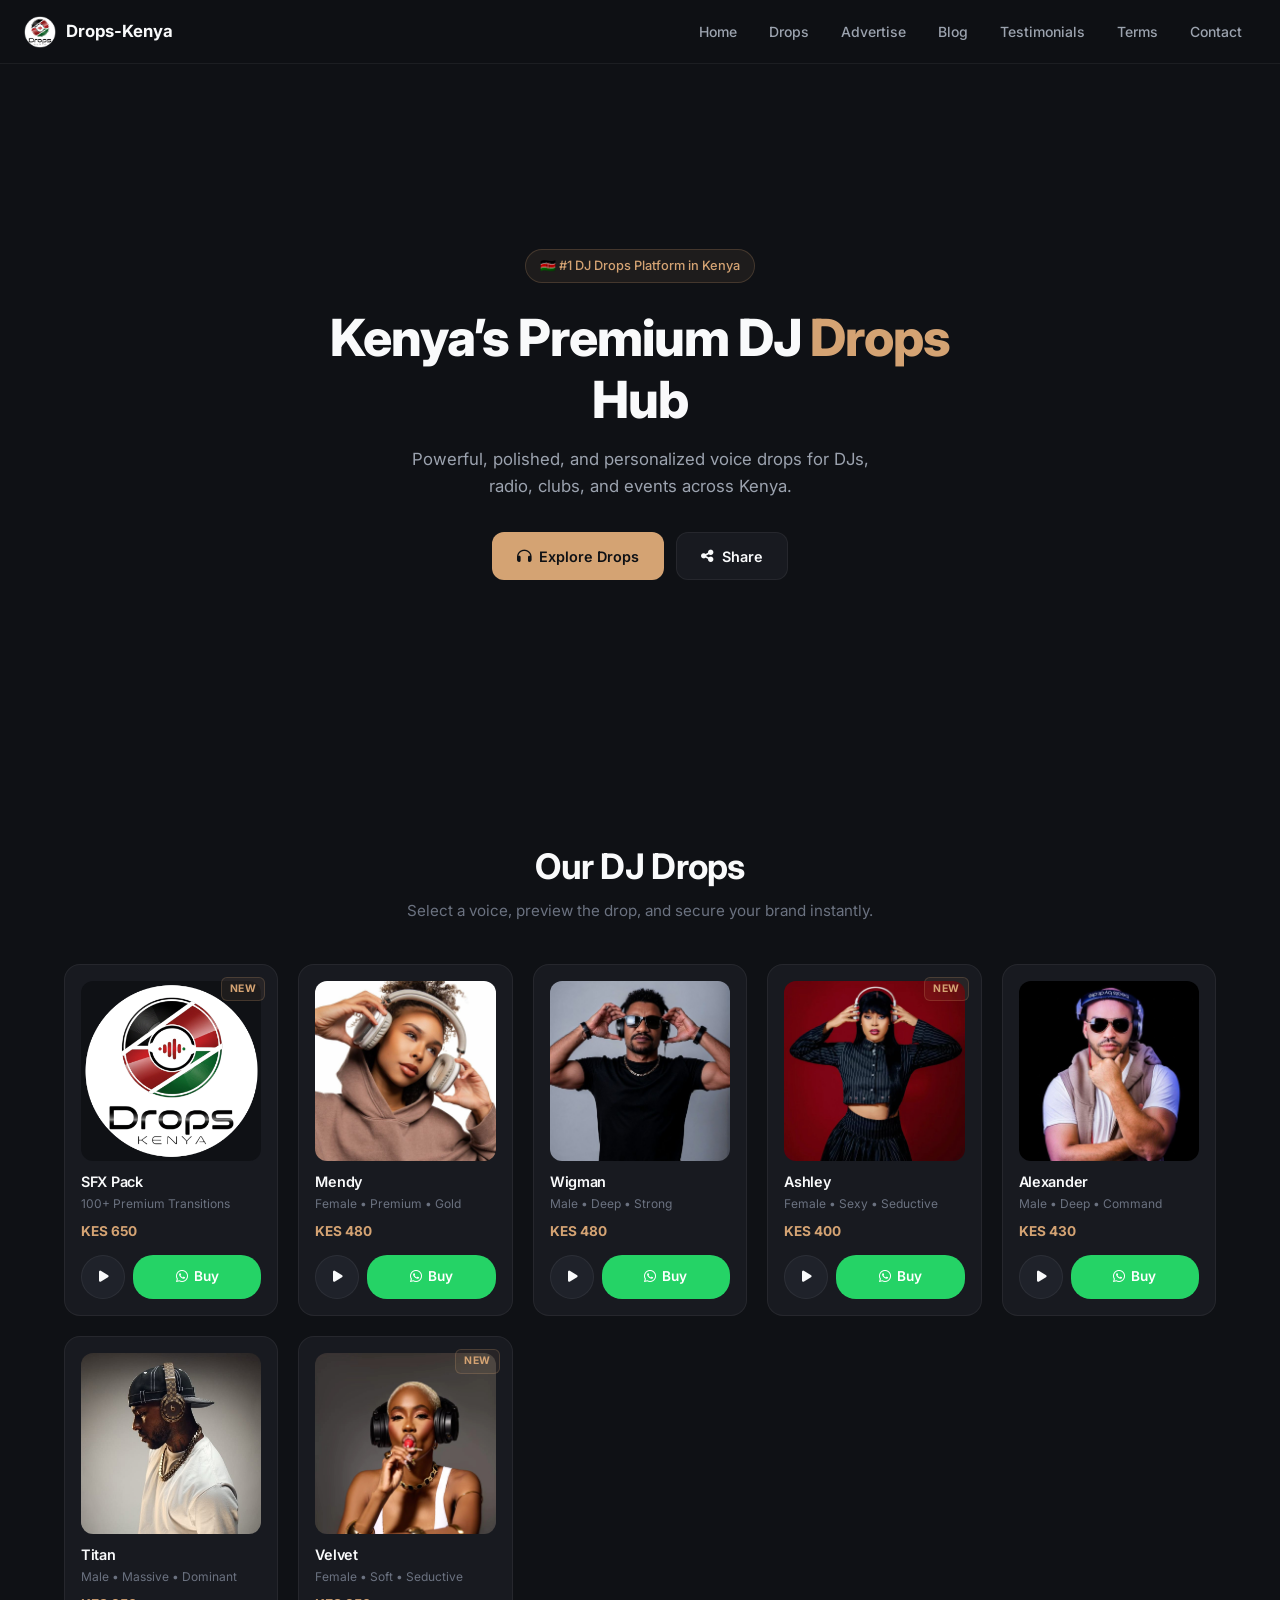
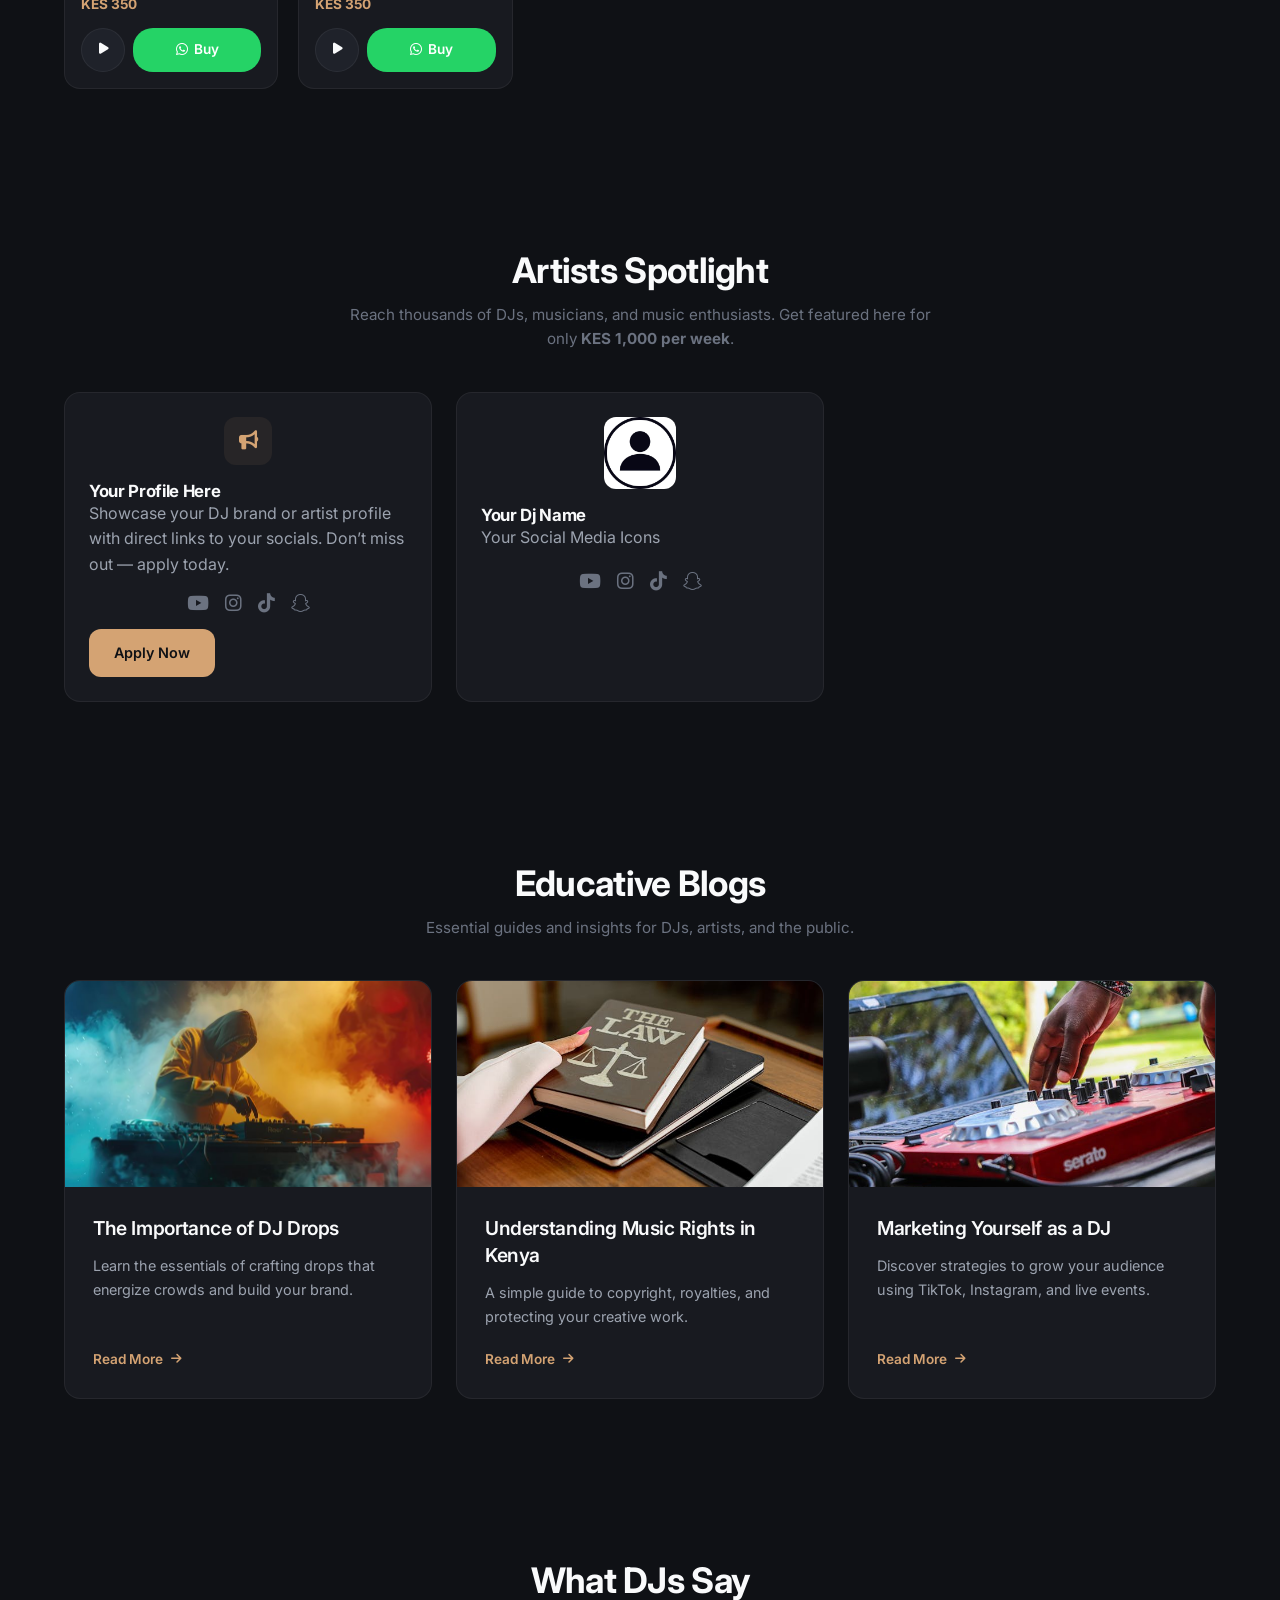
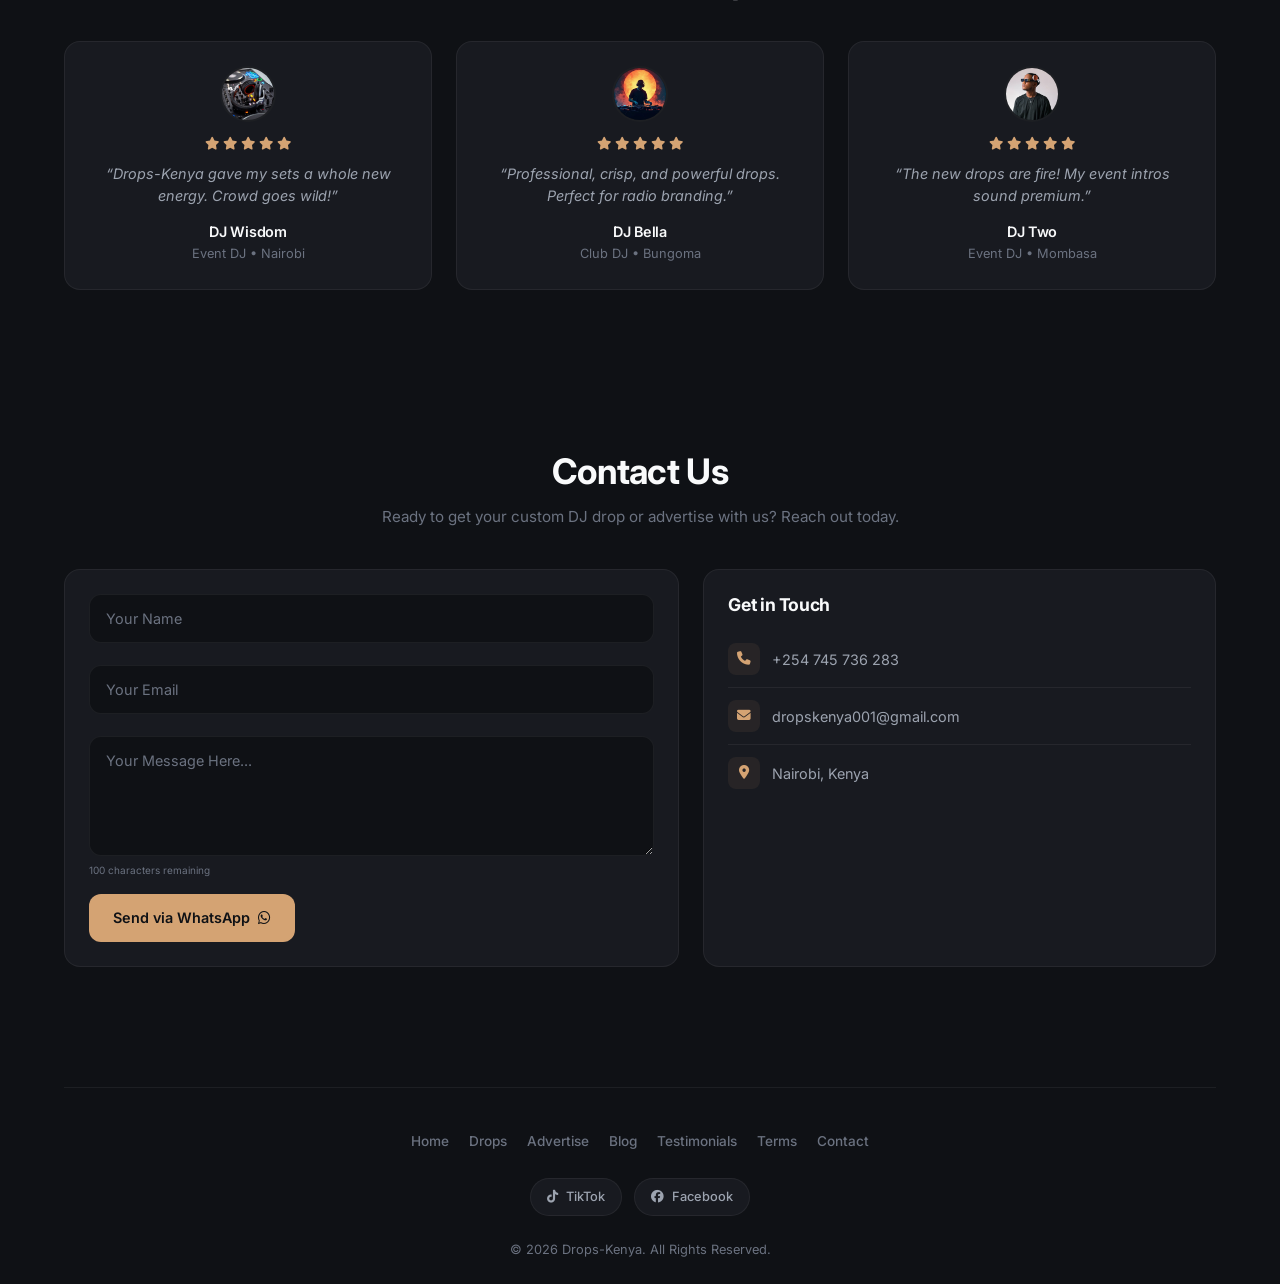
==== commit 5e2a50be: "Add files via upload" ====
--- a/index.html
+++ b/index.html
@@ -215,7 +215,7 @@
             <audio id="drop7" preload="none" src="assets/audio/Official Ashley Voice.MP3" type="audio/mpeg"></audio>
           </article>
 
-          <!-- COMING SOON -->
+
           <!-- Box 5 -->
           <article class="audio-box animate-on-scroll" itemscope itemtype="https://schema.org/Product">
             <img src="assets/images/profiles/Alexander Profile.jpg" alt="Alexander" class="box-img" loading="lazy" itemprop="image">
@@ -224,19 +224,19 @@
               <p class="box-meta">Male • Deep • Command</p>
               <span class="box-price" itemprop="offers" itemscope itemtype="https://schema.org/Offer">
                 <meta itemprop="priceCurrency" content="KES">
-                KES <span itemprop="price">400 <br> <br> <span class="sooon">COMING SOON!</span></span>
-              </span>
-            </div>
-            <!-- <div class="box-actions">
+                KES <span itemprop="price">430</span>
+              </span>
+            </div>
+            <div class="box-actions">
               <button class="play-btn" type="button" data-audio="drop8" aria-label="Play preview">
                 <i class="fas fa-play icon-play"></i>
                 <div class="audio-bars"><span></span><span></span><span></span><span></span></div>
               </button>
-              <a href="https://wa.me/254745736283?text=Hi%20Drops-Kenya,%20I%20want%20to%20buy%20Alexander%20DJ%20Drop%20for%20KES%20400" target="_blank" rel="noopener noreferrer" class="buy-btn" aria-label="Buy on WhatsApp">
-                <i class="fab fa-whatsapp"></i> Buy
-              </a>
-            </div> -->
-            <audio id="drop8" preload="none" src="assets/audio/" type="audio/mpeg"></audio>
+              <a href="https://wa.me/254745736283?text=Hi%20Drops-Kenya,%20I%20want%20to%20buy%20Alexander%20DJ%20Drop%20for%20KES%20430" target="_blank" rel="noopener noreferrer" class="buy-btn" aria-label="Buy on WhatsApp">
+                <i class="fab fa-whatsapp"></i> Buy
+              </a>
+            </div>
+            <audio id="drop8" preload="none" src="assets/audio/Official Alexander Sound.MP3" type="audio/mpeg"></audio>
           </article>
 
 
--- a/assets/css/style.css
+++ b/assets/css/style.css
@@ -647,4 +647,13 @@
   .back-link:hover {
     transform: translateX(-6px);
   }
-}+}
+
+
+.sooon{
+  background-color: #25D366;
+  color: white;
+  padding: 5px 7px;
+   font-size: 12px;
+  border-radius: 10px;
+}
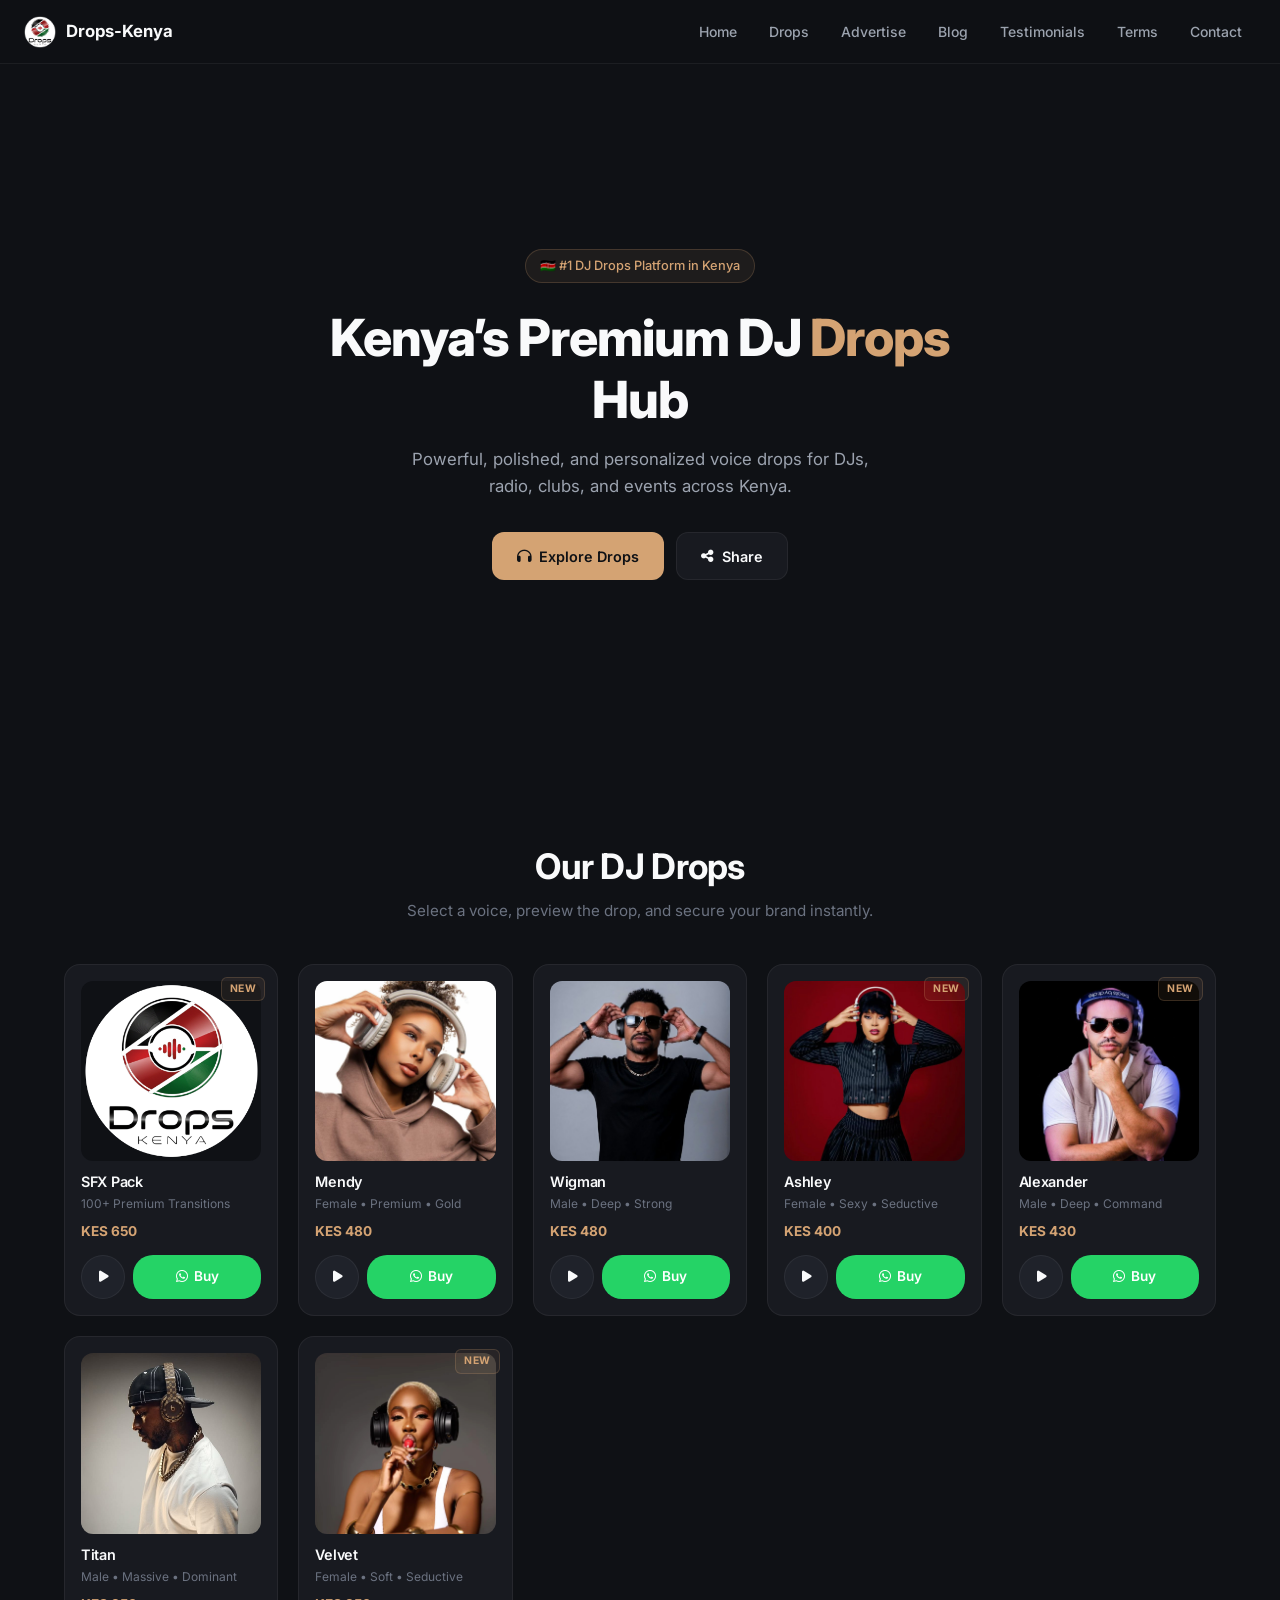
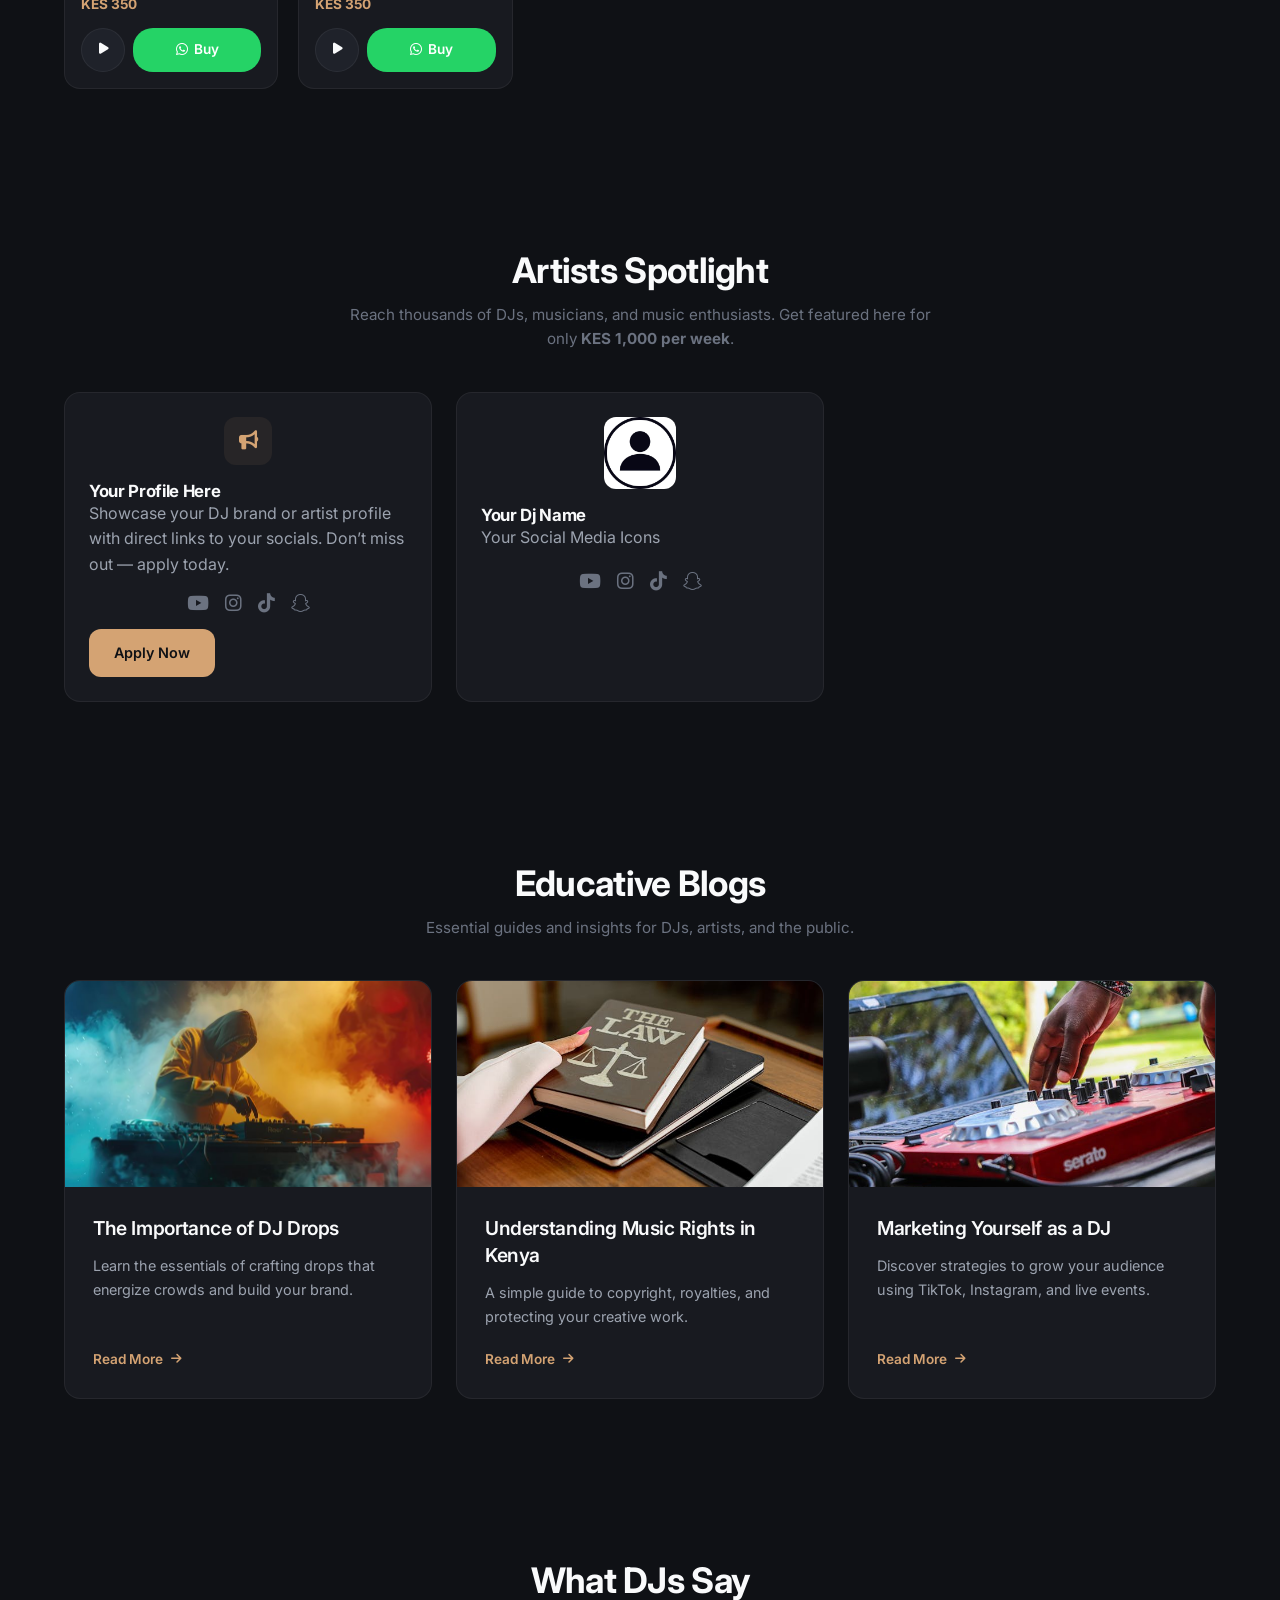
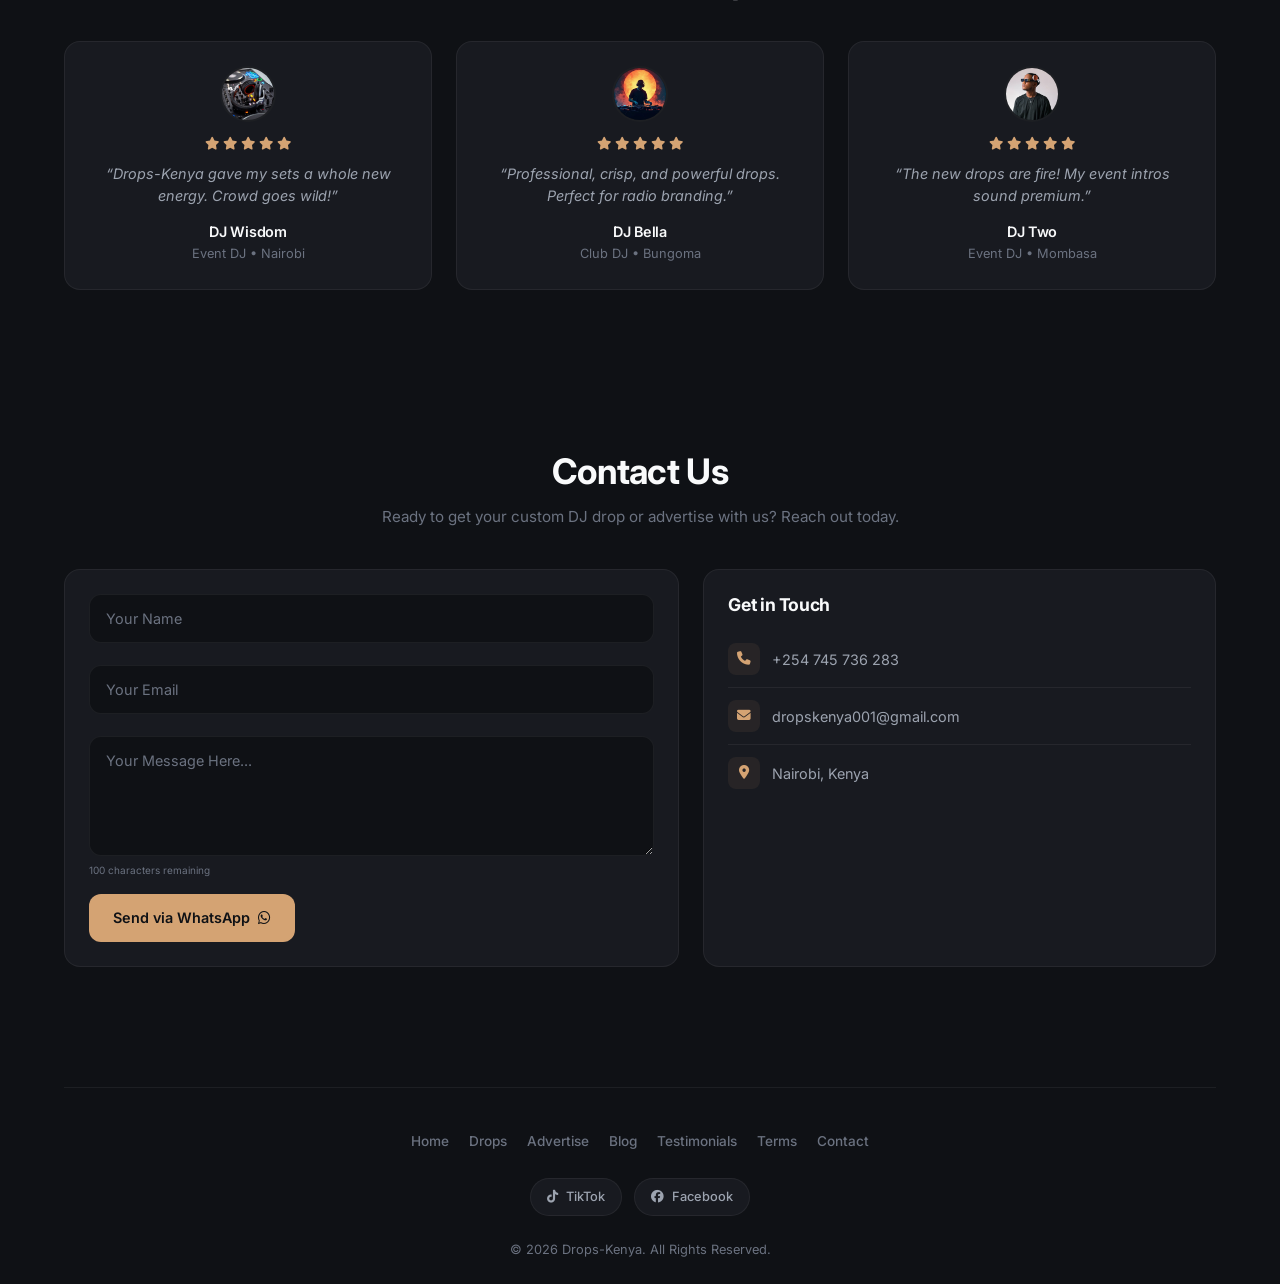
==== commit d5d610c0: "Add 'new' class to audio box article" ====
--- a/index.html
+++ b/index.html
@@ -217,7 +217,7 @@
 
 
           <!-- Box 5 -->
-          <article class="audio-box animate-on-scroll" itemscope itemtype="https://schema.org/Product">
+          <article class="audio-box new animate-on-scroll" itemscope itemtype="https://schema.org/Product">
             <img src="assets/images/profiles/Alexander Profile.jpg" alt="Alexander" class="box-img" loading="lazy" itemprop="image">
             <div class="box-content">
               <h3 class="box-title" itemprop="name">Alexander</h3>
@@ -481,4 +481,4 @@
   <!-- Global Toast Container for Web App Notifications -->
   <div id="toast-container" class="toast-container"></div>
 </body>
-</html>+</html>
--- a/assets/css/style.css
+++ b/assets/css/style.css
@@ -649,11 +649,3 @@
   }
 }
 
-
-.sooon{
-  background-color: #25D366;
-  color: white;
-  padding: 5px 7px;
-   font-size: 12px;
-  border-radius: 10px;
-}
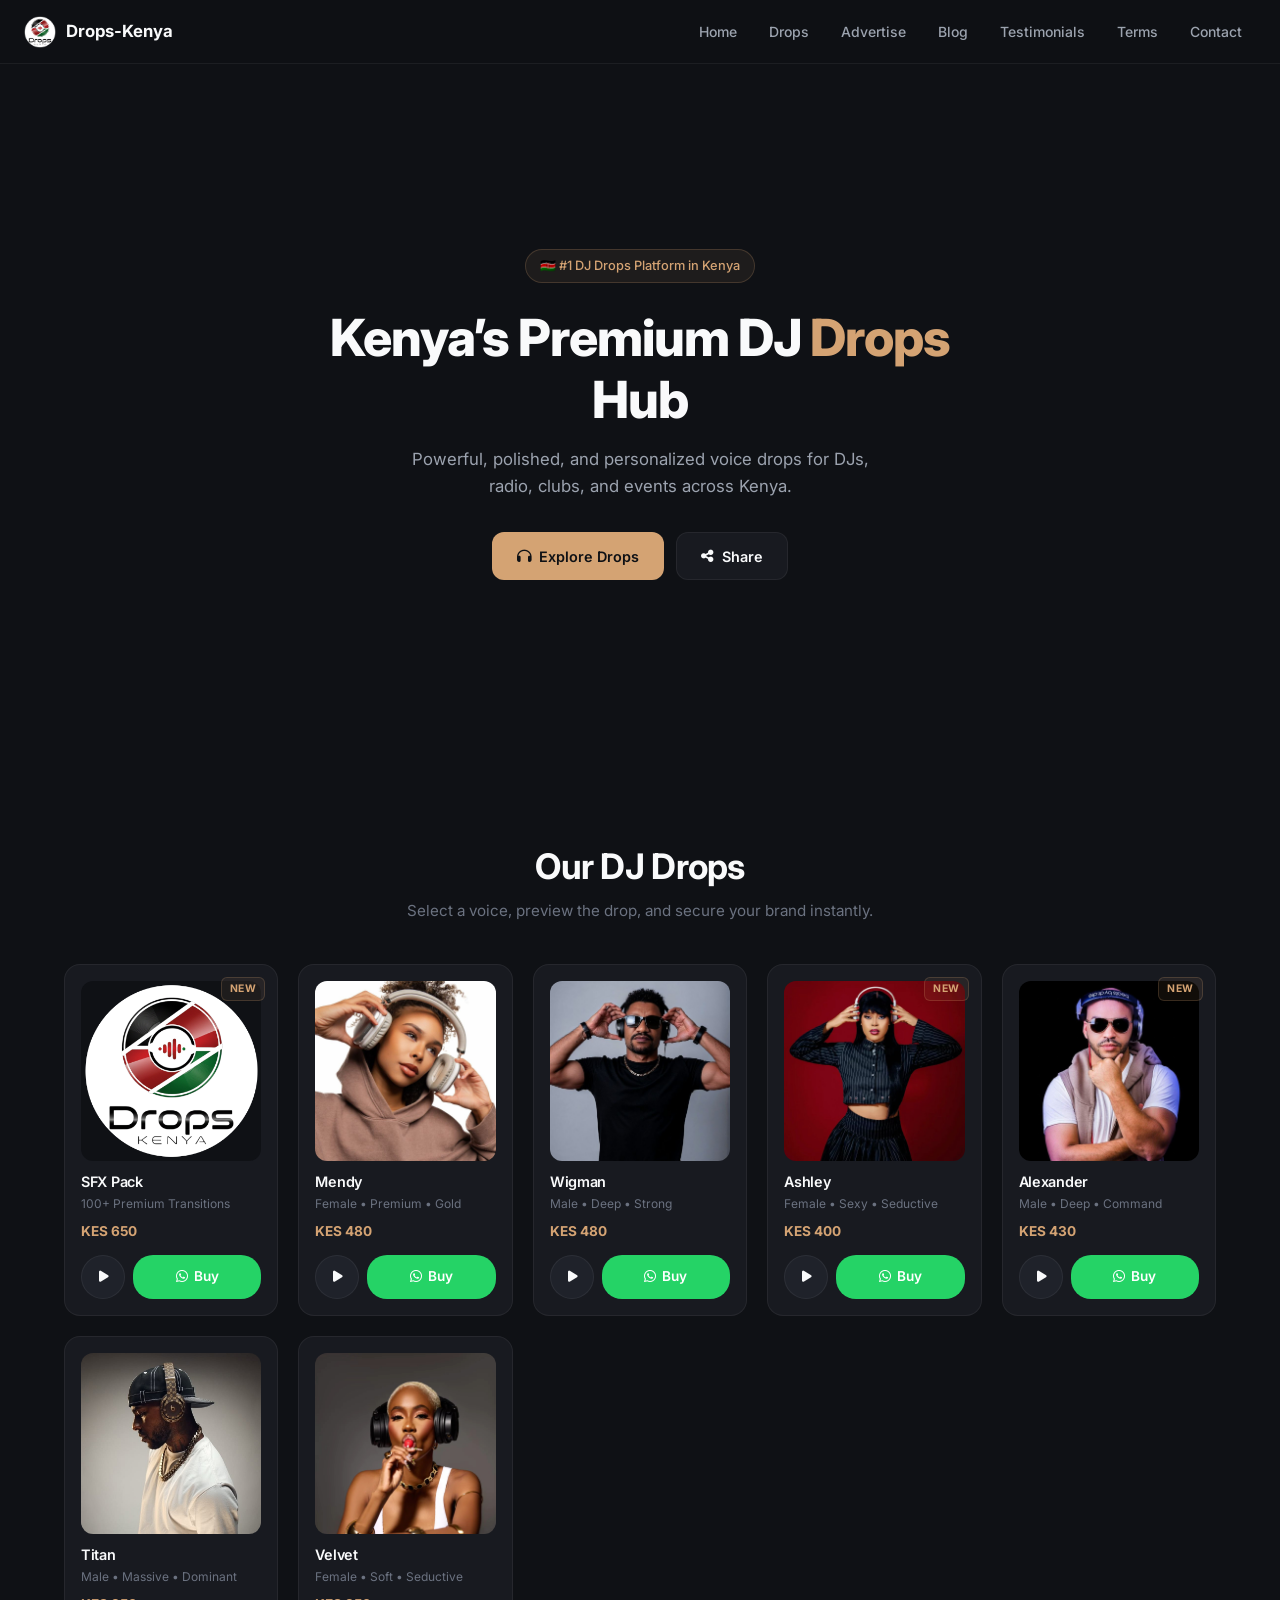
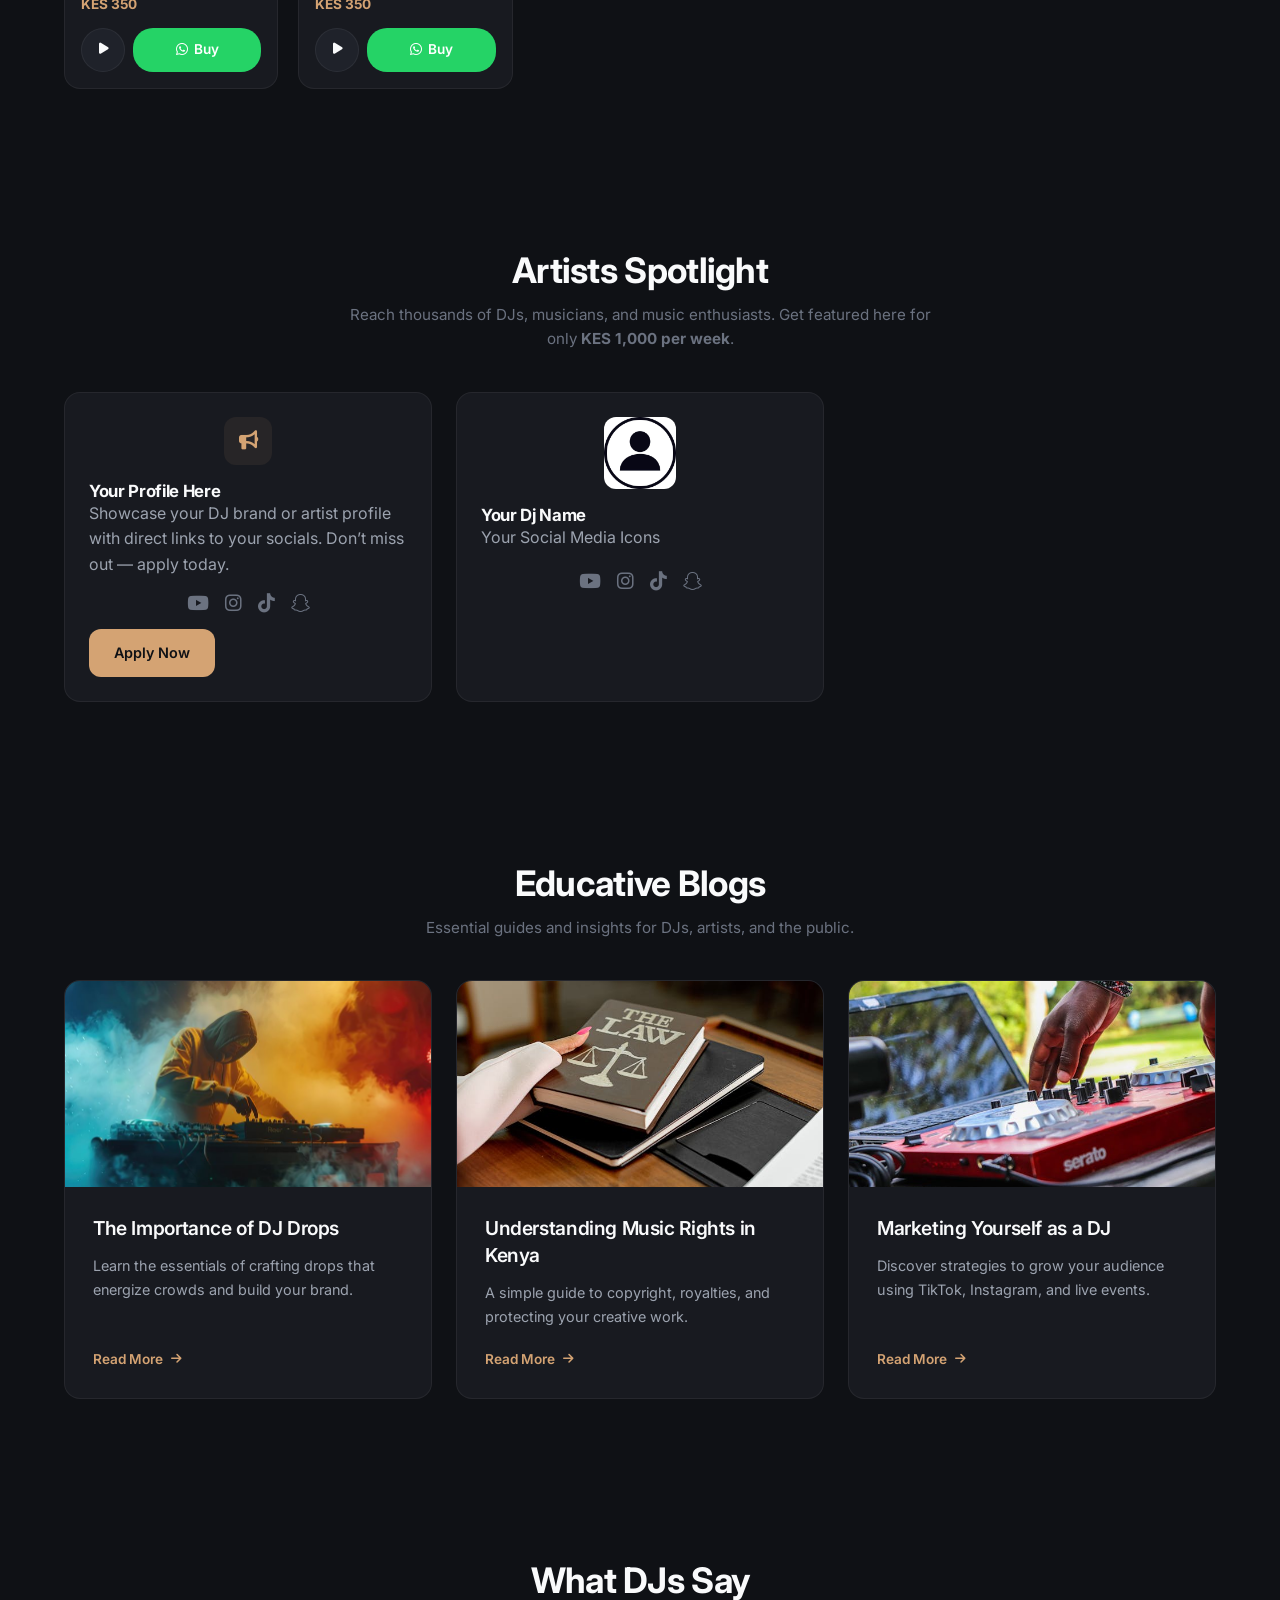
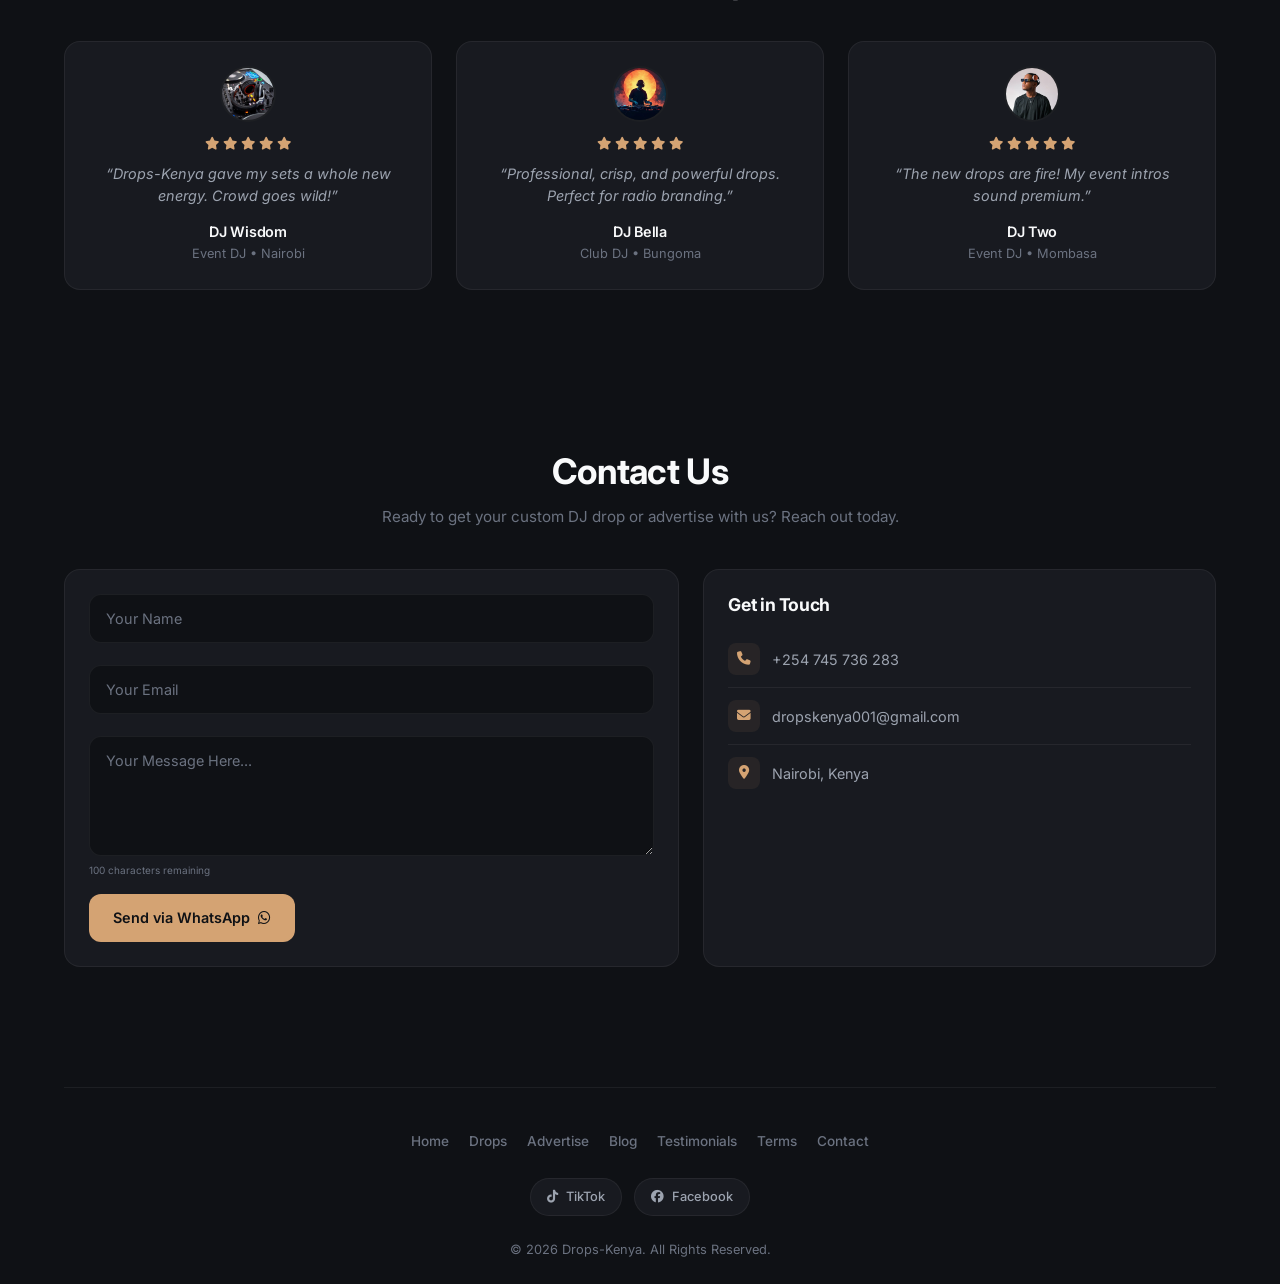
==== commit 745d65d1: "Remove 'new' class from audio-box article" ====
--- a/index.html
+++ b/index.html
@@ -264,7 +264,7 @@
           </article>
 
           <!-- Box 7 -->
-          <article class="audio-box new animate-on-scroll" itemscope itemtype="https://schema.org/Product">
+          <article class="audio-box animate-on-scroll" itemscope itemtype="https://schema.org/Product">
             <img src="assets/images/profiles/Velvet profile.jpg" alt="Velvet" class="box-img" loading="lazy" itemprop="image">
             <div class="box-content">
               <h3 class="box-title" itemprop="name">Velvet</h3>
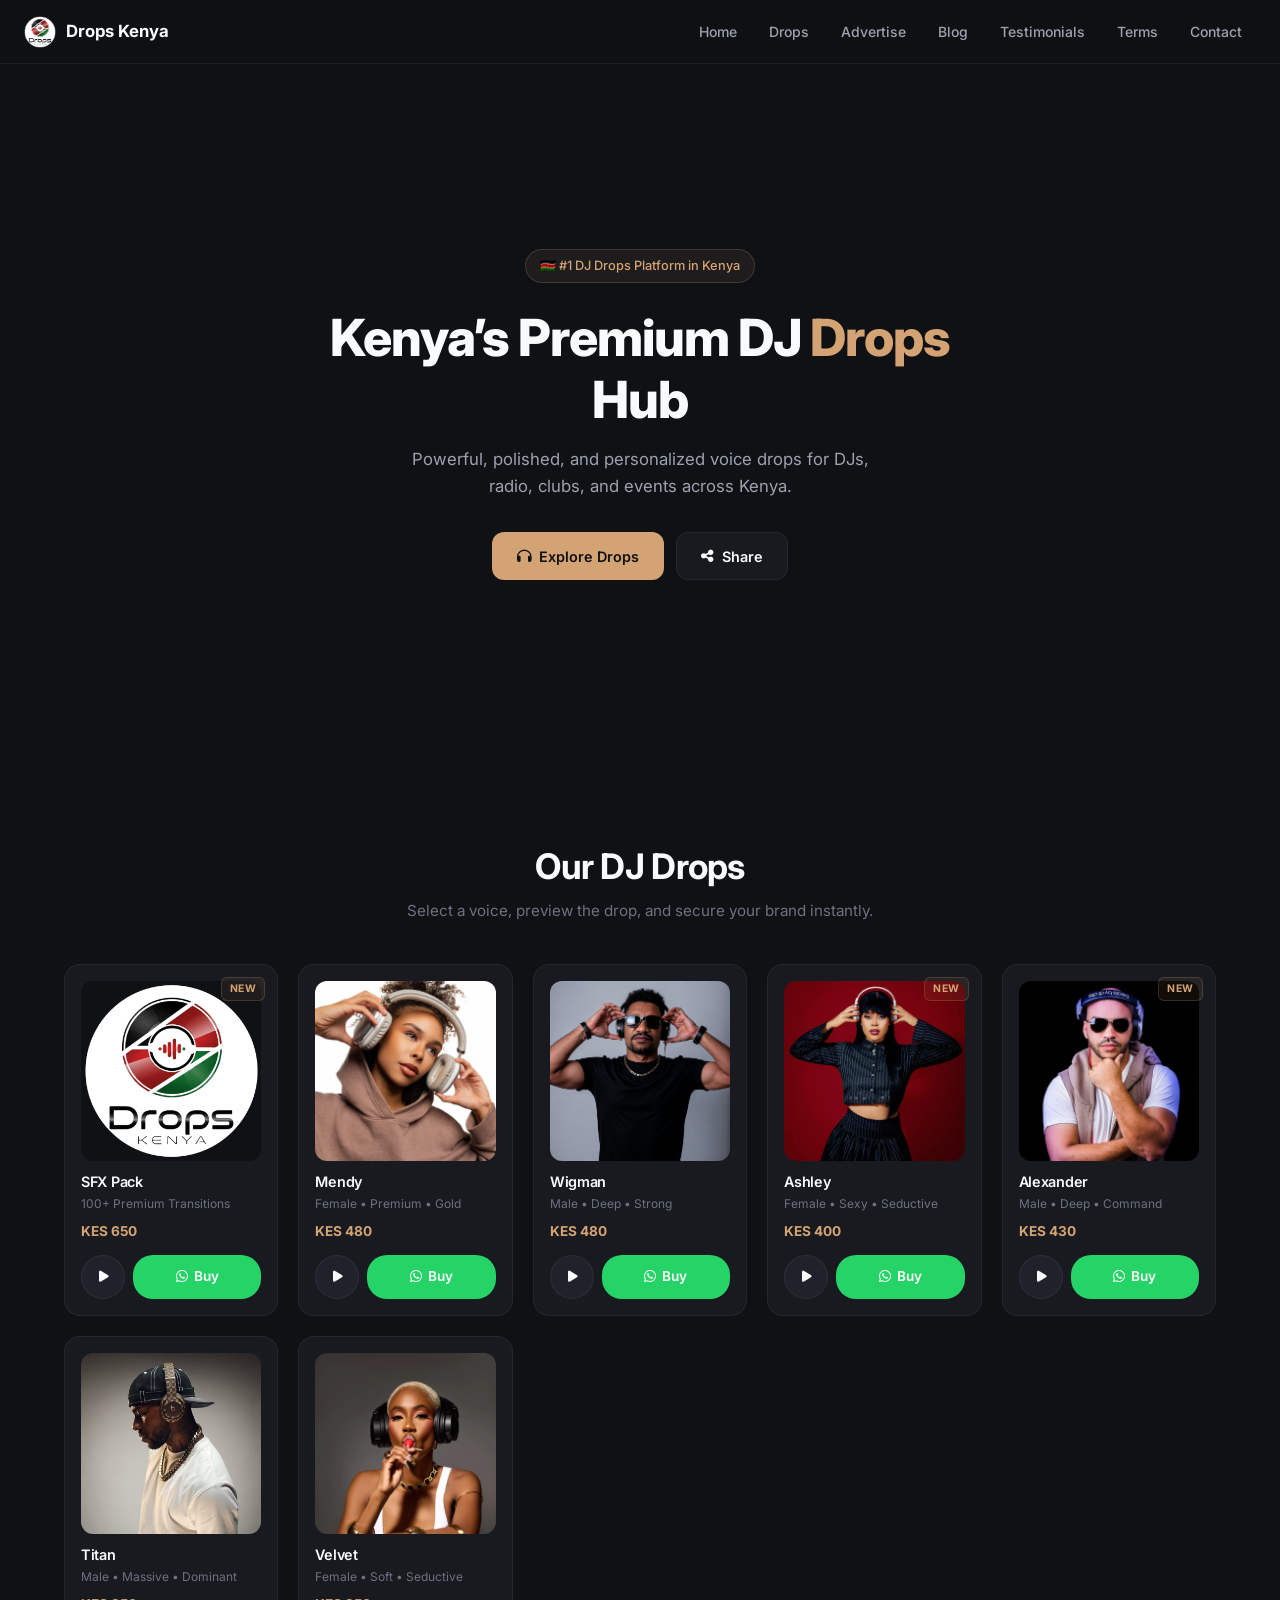
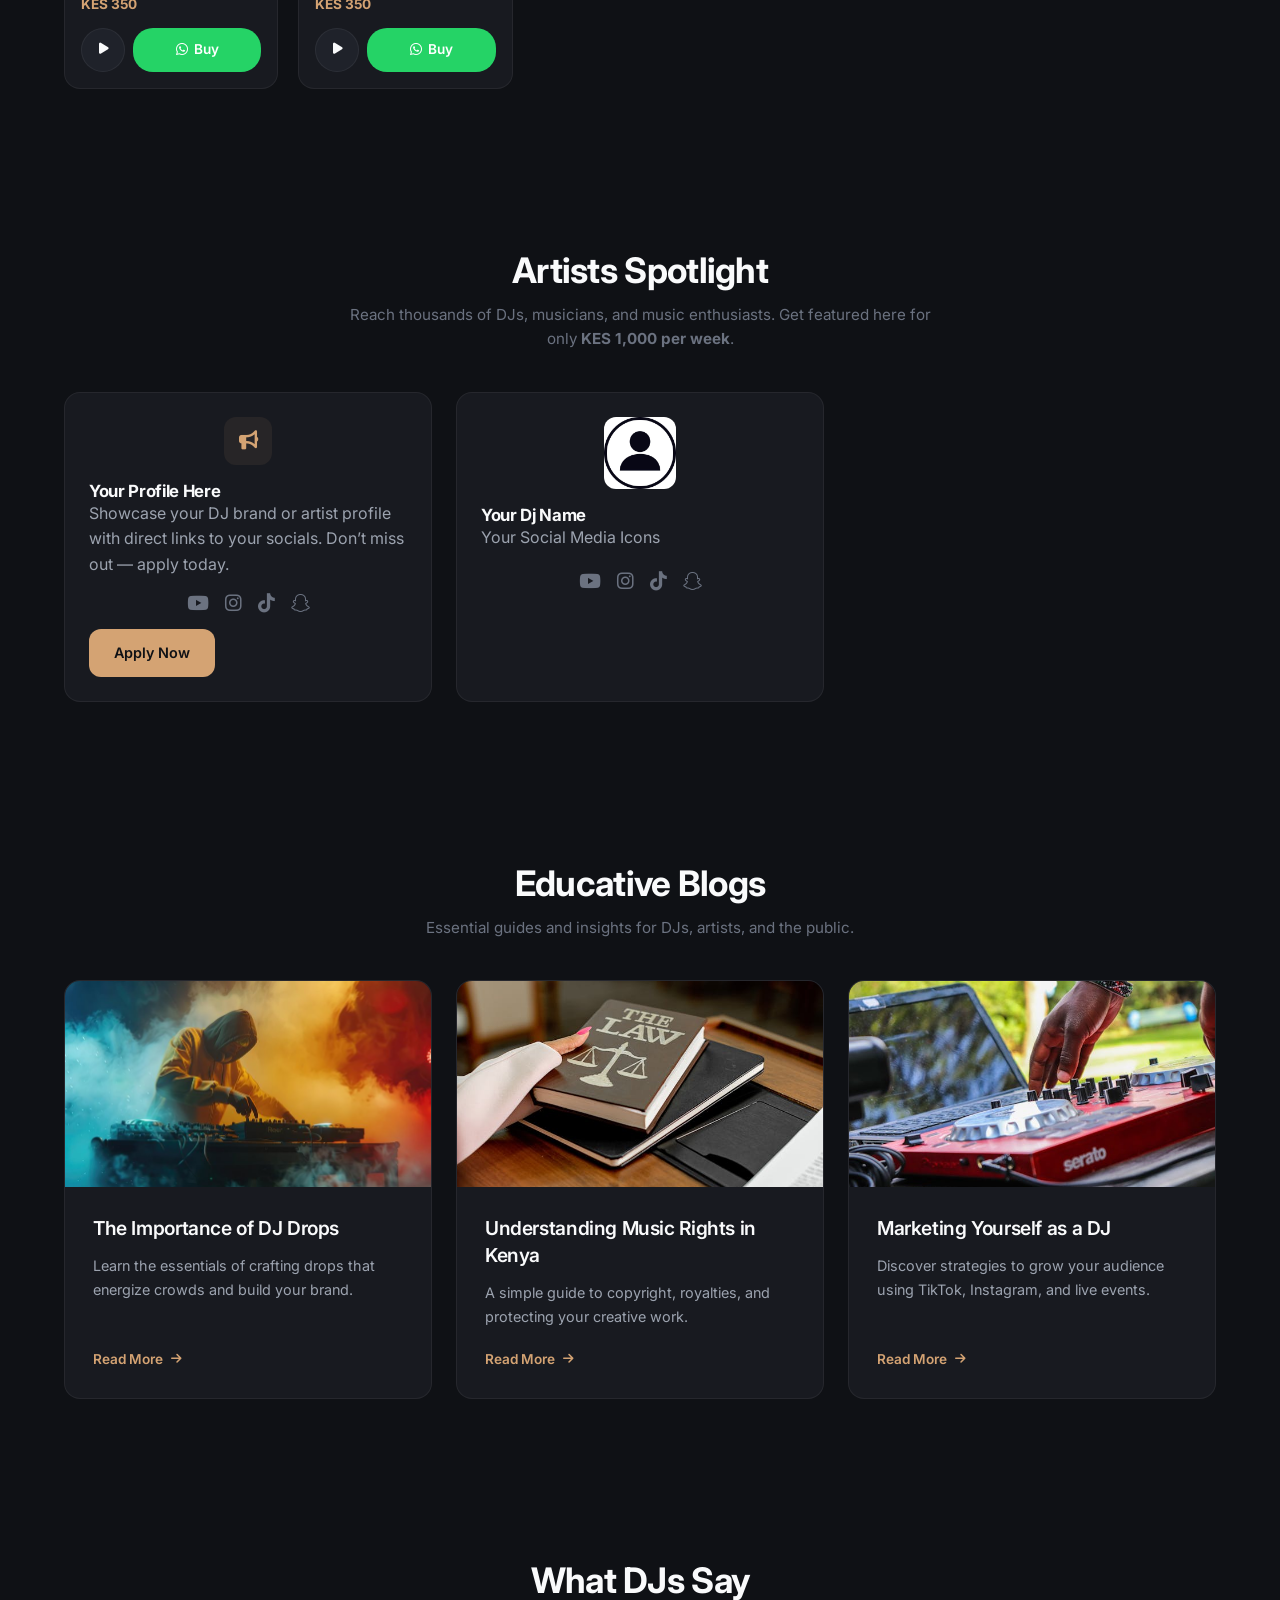
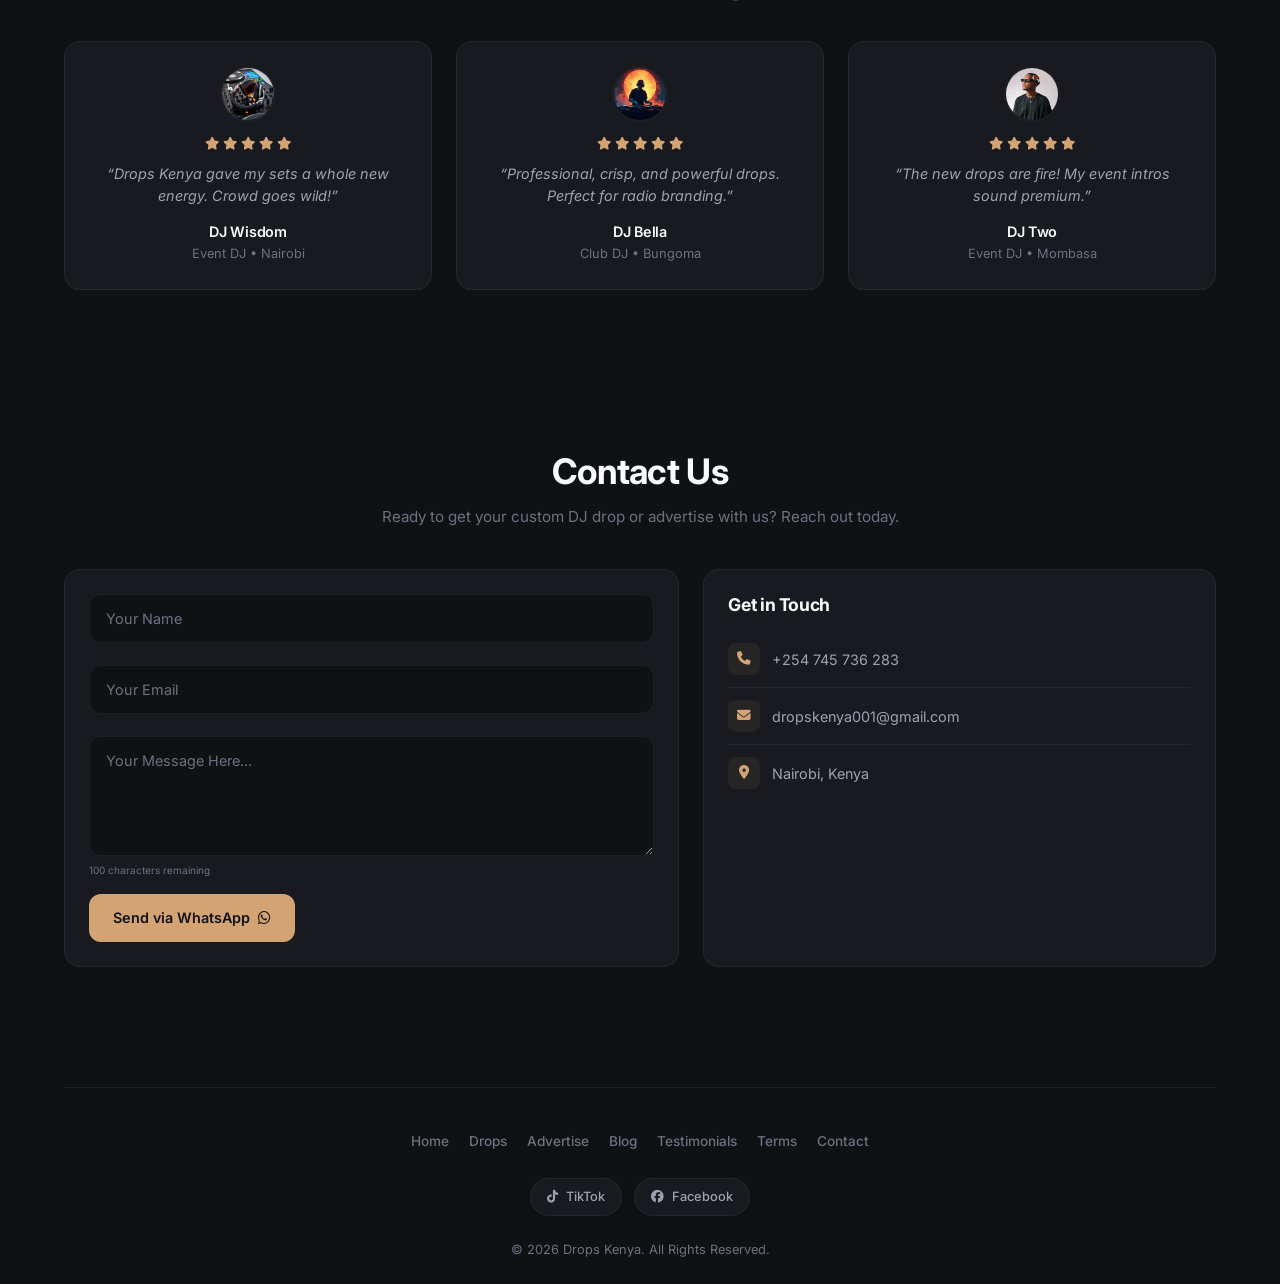
==== commit a982fa68: "Add files via upload" ====
--- a/index.html
+++ b/index.html
@@ -7,27 +7,29 @@
   <meta name="robots" content="index, follow, max-image-preview:large, max-snippet:-1, max-video-preview:-1">
   <meta name="google-site-verification" content="3nGxbucl1DohjsQT9GTmKEUCxNc9lZaz1bpSvIKS-Tg" />
 
-  <title>DJ drops Kenya | Premium Custom DJ Drops in Nairobi & Kenya</title>
+  <title>Drops Kenya | Premium Custom DJ Drops in Nairobi & Kenya</title>
   <meta name="description" content="Discover premium DJ drops in Kenya with custom voice branding, WhatsApp ordering, and professional drops for DJs, radio, clubs, and events." />
   <meta name="keywords" content="DJ drops Kenya, custom DJ drops, Nairobi DJ branding, premium DJ drops, WhatsApp DJ drops, radio drops Kenya, club drops Kenya, voice drops Kenya, DJ intro drops, audio branding Kenya" />
-  <link rel="canonical" href="https://drops-kenya.vercel.app">
+  
+  <!-- Canonical URL -->
+  <link rel="canonical" href="https://www.dropskenya.com/">
 
   <!-- Open Graph -->
-  <meta property="og:site_name" content="Drops-Kenya">
-  <meta property="og:title" content="DJ Drops Kenya | Premium Custom DJ Drops">
+  <meta property="og:site_name" content="Drops Kenya">
+  <meta property="og:title" content="Drops Kenya | Premium Custom DJ Drops">
   <meta property="og:description" content="Premium DJ drops in Kenya with custom voice branding, WhatsApp ordering, and professional audio branding for DJs, radio, clubs, and events.">
   <meta property="og:type" content="website">
-  <meta property="og:url" content="https://drops-kenya.vercel.app">
-  <meta property="og:image" content="https://drops-kenya.vercel.app/assets/images/graph-img.png">
-  <meta property="og:image:alt" content="Drops-Kenya preview image">
+  <meta property="og:url" content="https://www.dropskenya.com/">
+  <meta property="og:image" content="https://www.dropskenya.com/assets/images/graph-img.png">
+  <meta property="og:image:alt" content="Drops Kenya preview image">
   <meta property="og:image:width" content="1200">
   <meta property="og:image:height" content="630">
 
   <!-- Twitter Card -->
   <meta name="twitter:card" content="summary_large_image">
-  <meta name="twitter:title" content="DJ Drops Kenya | Premium Custom DJ Drops">
+  <meta name="twitter:title" content="Drops Kenya | Premium Custom DJ Drops">
   <meta name="twitter:description" content="Premium DJ drops in Kenya with custom voice branding and WhatsApp ordering for DJs, radio, clubs, and events.">
-  <meta name="twitter:image" content="https://drops-kenya.vercel.app/assets/images/graph-img.png">
+  <meta name="twitter:image" content="https://www.dropskenya.com/assets/images/graph-img.png">
 
   <link rel="icon" href="assets/images/favicon.png" type="image/png">
   <link rel="preconnect" href="https://fonts.googleapis.com">
@@ -37,23 +39,25 @@
   <link rel="stylesheet" href="assets/css/style.css">
   <script defer src="assets/js/main.js"></script>
 
+  <!-- Schema.org: WebSite -->
   <script type="application/ld+json">
   {
     "@context": "https://schema.org",
     "@type": "WebSite",
-    "name": "Drops-Kenya",
-    "url": "https://drops-kenya.vercel.app",
+    "name": "Drops Kenya",
+    "url": "https://www.dropskenya.com/",
     "description": "Premium DJ drops in Kenya with custom voice branding and WhatsApp ordering."
   }
   </script>
 
+  <!-- Schema.org: Organization -->
   <script type="application/ld+json">
   {
     "@context": "https://schema.org",
     "@type": "Organization",
-    "name": "Drops-Kenya",
-    "url": "https://drops-kenya.vercel.app",
-    "logo": "https://drops-kenya.vercel.app/assets/images/logo1.png",
+    "name": "Drops Kenya",
+    "url": "https://www.dropskenya.com/",
+    "logo": "https://www.dropskenya.com/assets/images/logo1.png",
     "email": "dropskenya001@gmail.com",
     "telephone": "+254745736283",
     "address": {
@@ -73,9 +77,9 @@
     <!-- ===== NAVBAR ===== -->
     <header>
       <nav class="navbar" aria-label="Primary">
-        <a class="logo" href="#hero" aria-label="Drops-Kenya home">
-          <img src="assets/images/logo1.png" alt="Drops-Kenya logo" width="40" height="40">
-          <span>Drops-Kenya</span>
+        <a class="logo" href="#hero" aria-label="Drops Kenya home">
+          <img src="assets/images/logo1.png" alt="Drops Kenya logo" width="40" height="40">
+          <span>Drops Kenya</span>
         </a>
 
         <ul class="nav-links">
@@ -115,7 +119,7 @@
         </div>
       </section>
 
-            <!-- ===== DROPS (COMPACT MOBILE-FIRST BOXES) ===== -->
+      <!-- ===== DROPS (COMPACT MOBILE-FIRST BOXES) ===== -->
       <section id="drops" class="drops" aria-labelledby="drops-title">
         <div class="section-header animate-on-scroll">
           <h2 id="drops-title">Our DJ Drops</h2>
@@ -139,7 +143,7 @@
                 <i class="fas fa-play icon-play"></i>
                 <div class="audio-bars"><span></span><span></span><span></span><span></span></div>
               </button>
-              <a href="https://wa.me/254745736283?text=Hi%20Drops-Kenya,%20I%20want%20to%20buy%20the%20Sound%20Effects%20Pack%20for%20KES%20650" target="_blank" rel="noopener noreferrer" class="buy-btn" aria-label="Buy on WhatsApp">
+              <a href="https://wa.me/254745736283?text=Hi%20Drops%20Kenya,%20I%20want%20to%20buy%20the%20Sound%20Effects%20Pack%20for%20KES%20650" target="_blank" rel="noopener noreferrer" class="buy-btn" aria-label="Buy on WhatsApp">
                 <i class="fab fa-whatsapp"></i> Buy
               </a>
             </div>
@@ -162,7 +166,7 @@
                 <i class="fas fa-play icon-play"></i>
                 <div class="audio-bars"><span></span><span></span><span></span><span></span></div>
               </button>
-              <a href="https://wa.me/254745736283?text=Hi%20Drops-Kenya,%20I%20want%20to%20buy%20Mendy%20DJ%20Drop%20for%20KES%20480" target="_blank" rel="noopener noreferrer" class="buy-btn" aria-label="Buy on WhatsApp">
+              <a href="https://wa.me/254745736283?text=Hi%20Drops%20Kenya,%20I%20want%20to%20buy%20Mendy%20DJ%20Drop%20for%20KES%20480" target="_blank" rel="noopener noreferrer" class="buy-btn" aria-label="Buy on WhatsApp">
                 <i class="fab fa-whatsapp"></i> Buy
               </a>
             </div>
@@ -185,7 +189,7 @@
                 <i class="fas fa-play icon-play"></i>
                 <div class="audio-bars"><span></span><span></span><span></span><span></span></div>
               </button>
-              <a href="https://wa.me/254745736283?text=Hi%20Drops-Kenya,%20I%20want%20to%20buy%20Wigman%20DJ%20Drop%20for%20KES%20480" target="_blank" rel="noopener noreferrer" class="buy-btn" aria-label="Buy on WhatsApp">
+              <a href="https://wa.me/254745736283?text=Hi%20Drops%20Kenya,%20I%20want%20to%20buy%20Wigman%20DJ%20Drop%20for%20KES%20480" target="_blank" rel="noopener noreferrer" class="buy-btn" aria-label="Buy on WhatsApp">
                 <i class="fab fa-whatsapp"></i> Buy
               </a>
             </div>
@@ -208,13 +212,12 @@
                 <i class="fas fa-play icon-play"></i>
                 <div class="audio-bars"><span></span><span></span><span></span><span></span></div>
               </button>
-              <a href="https://wa.me/254745736283?text=Hi%20Drops-Kenya,%20I%20want%20to%20buy%20Ashley%20DJ%20Drop%20for%20KES%20400" target="_blank" rel="noopener noreferrer" class="buy-btn" aria-label="Buy on WhatsApp">
+              <a href="https://wa.me/254745736283?text=Hi%20Drops%20Kenya,%20I%20want%20to%20buy%20Ashley%20DJ%20Drop%20for%20KES%20400" target="_blank" rel="noopener noreferrer" class="buy-btn" aria-label="Buy on WhatsApp">
                 <i class="fab fa-whatsapp"></i> Buy
               </a>
             </div>
             <audio id="drop7" preload="none" src="assets/audio/Official Ashley Voice.MP3" type="audio/mpeg"></audio>
           </article>
-
 
           <!-- Box 5 -->
           <article class="audio-box new animate-on-scroll" itemscope itemtype="https://schema.org/Product">
@@ -232,13 +235,12 @@
                 <i class="fas fa-play icon-play"></i>
                 <div class="audio-bars"><span></span><span></span><span></span><span></span></div>
               </button>
-              <a href="https://wa.me/254745736283?text=Hi%20Drops-Kenya,%20I%20want%20to%20buy%20Alexander%20DJ%20Drop%20for%20KES%20430" target="_blank" rel="noopener noreferrer" class="buy-btn" aria-label="Buy on WhatsApp">
+              <a href="https://wa.me/254745736283?text=Hi%20Drops%20Kenya,%20I%20want%20to%20buy%20Alexander%20DJ%20Drop%20for%20KES%20430" target="_blank" rel="noopener noreferrer" class="buy-btn" aria-label="Buy on WhatsApp">
                 <i class="fab fa-whatsapp"></i> Buy
               </a>
             </div>
             <audio id="drop8" preload="none" src="assets/audio/Official Alexander Sound.MP3" type="audio/mpeg"></audio>
           </article>
-
 
           <!-- Box 6 -->
           <article class="audio-box animate-on-scroll" itemscope itemtype="https://schema.org/Product">
@@ -256,7 +258,7 @@
                 <i class="fas fa-play icon-play"></i>
                 <div class="audio-bars"><span></span><span></span><span></span><span></span></div>
               </button>
-              <a href="https://wa.me/254745736283?text=Hi%20Drops-Kenya,%20I%20want%20to%20buy%20Titan%20DJ%20Drop%20for%20KES%20350" target="_blank" rel="noopener noreferrer" class="buy-btn" aria-label="Buy on WhatsApp">
+              <a href="https://wa.me/254745736283?text=Hi%20Drops%20Kenya,%20I%20want%20to%20buy%20Titan%20DJ%20Drop%20for%20KES%20350" target="_blank" rel="noopener noreferrer" class="buy-btn" aria-label="Buy on WhatsApp">
                 <i class="fab fa-whatsapp"></i> Buy
               </a>
             </div>
@@ -279,7 +281,7 @@
                 <i class="fas fa-play icon-play"></i>
                 <div class="audio-bars"><span></span><span></span><span></span><span></span></div>
               </button>
-              <a href="https://wa.me/254745736283?text=Hi%20Drops-Kenya,%20I%20want%20to%20buy%20Velvet%20DJ%20Drop%20for%20KES%20350" target="_blank" rel="noopener noreferrer" class="buy-btn" aria-label="Buy on WhatsApp">
+              <a href="https://wa.me/254745736283?text=Hi%20Drops%20Kenya,%20I%20want%20to%20buy%20Velvet%20DJ%20Drop%20for%20KES%20350" target="_blank" rel="noopener noreferrer" class="buy-btn" aria-label="Buy on WhatsApp">
                 <i class="fab fa-whatsapp"></i> Buy
               </a>
             </div>
@@ -306,7 +308,7 @@
               <i class="fab fa-tiktok" aria-hidden="true"></i>
               <i class="fab fa-snapchat" aria-hidden="true"></i>
             </div>
-            <a href="https://wa.me/254745736283?text=Hi%20Drops-Kenya,%20I%20want%20to%20be%20featured%20in%20the%20Spotlight" target="_blank" rel="noopener noreferrer" class="cta-btn primary">
+            <a href="https://wa.me/254745736283?text=Hi%20Drops%20Kenya,%20I%20want%20to%20be%20featured%20in%20the%20Spotlight" target="_blank" rel="noopener noreferrer" class="cta-btn primary">
               Apply Now
             </a>
           </article>
@@ -373,7 +375,7 @@
             <div class="rating">
               <i class="fas fa-star"></i><i class="fas fa-star"></i><i class="fas fa-star"></i><i class="fas fa-star"></i><i class="fas fa-star"></i>
             </div>
-            <p class="quote">“Drops-Kenya gave my sets a whole new energy. Crowd goes wild!”</p>
+            <p class="quote">“Drops Kenya gave my sets a whole new energy. Crowd goes wild!”</p>
             <h3 class="name">DJ Wisdom</h3>
             <span class="role">Event DJ • Nairobi</span>
           </article>
@@ -473,7 +475,7 @@
           </a>
         </div>
 
-        <p class="footer-copy">© <span id="year"></span> Drops-Kenya. All Rights Reserved.</p>
+        <p class="footer-copy">© <span id="year"></span> Drops Kenya. All Rights Reserved.</p>
       </div>
     </footer>
   </div>
@@ -481,4 +483,4 @@
   <!-- Global Toast Container for Web App Notifications -->
   <div id="toast-container" class="toast-container"></div>
 </body>
-</html>
+</html>
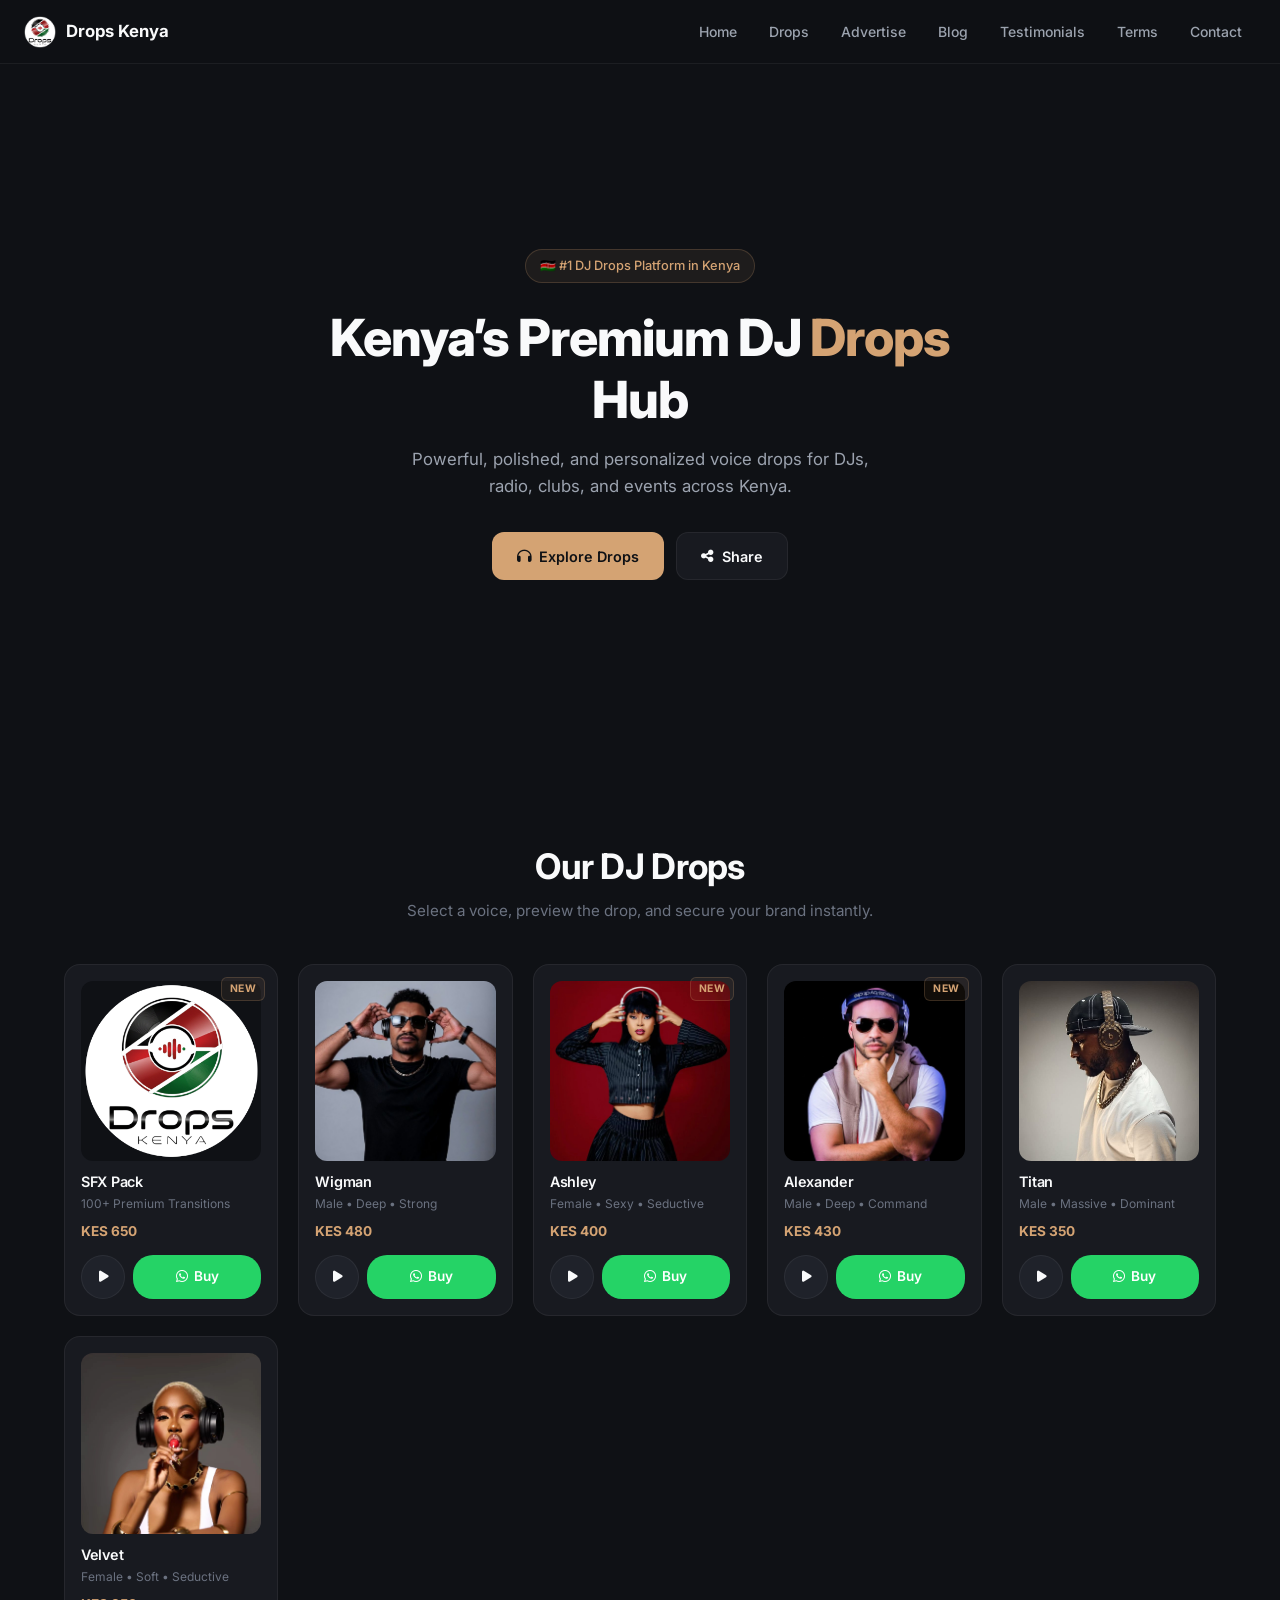
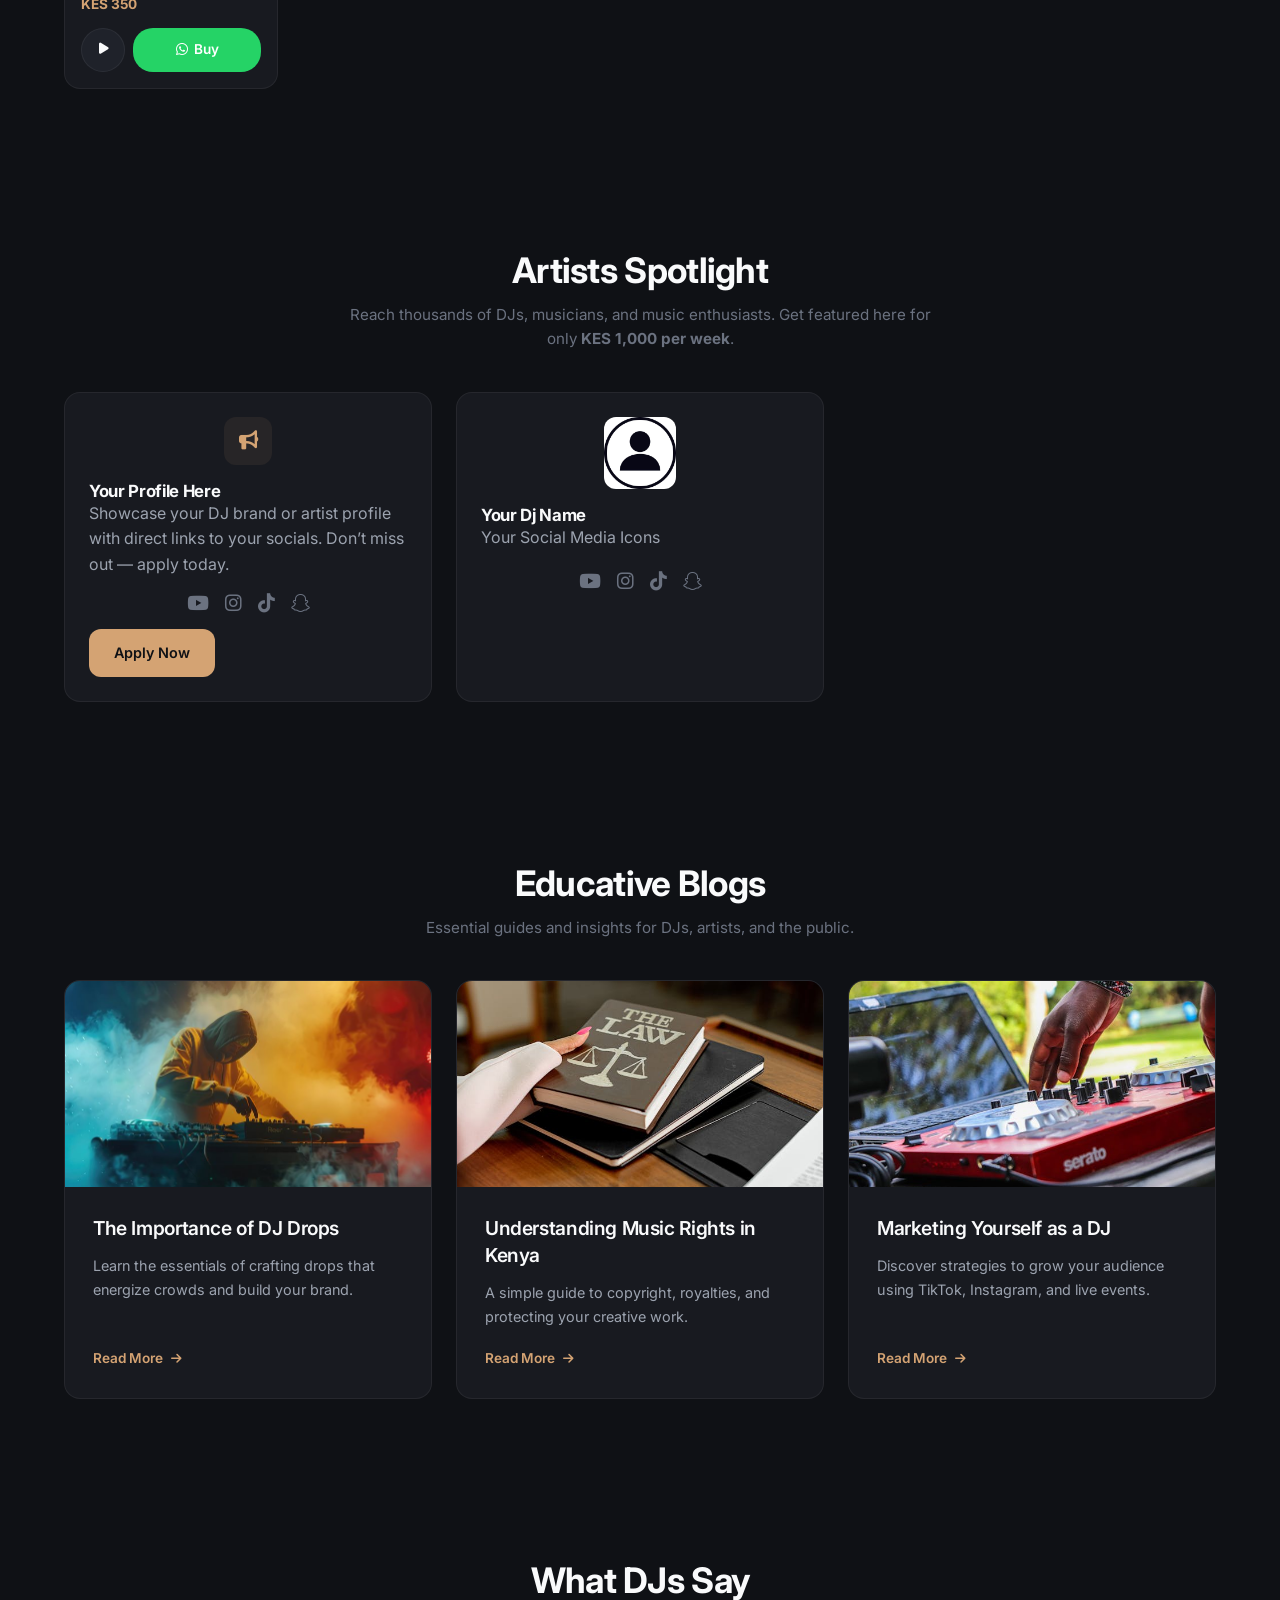
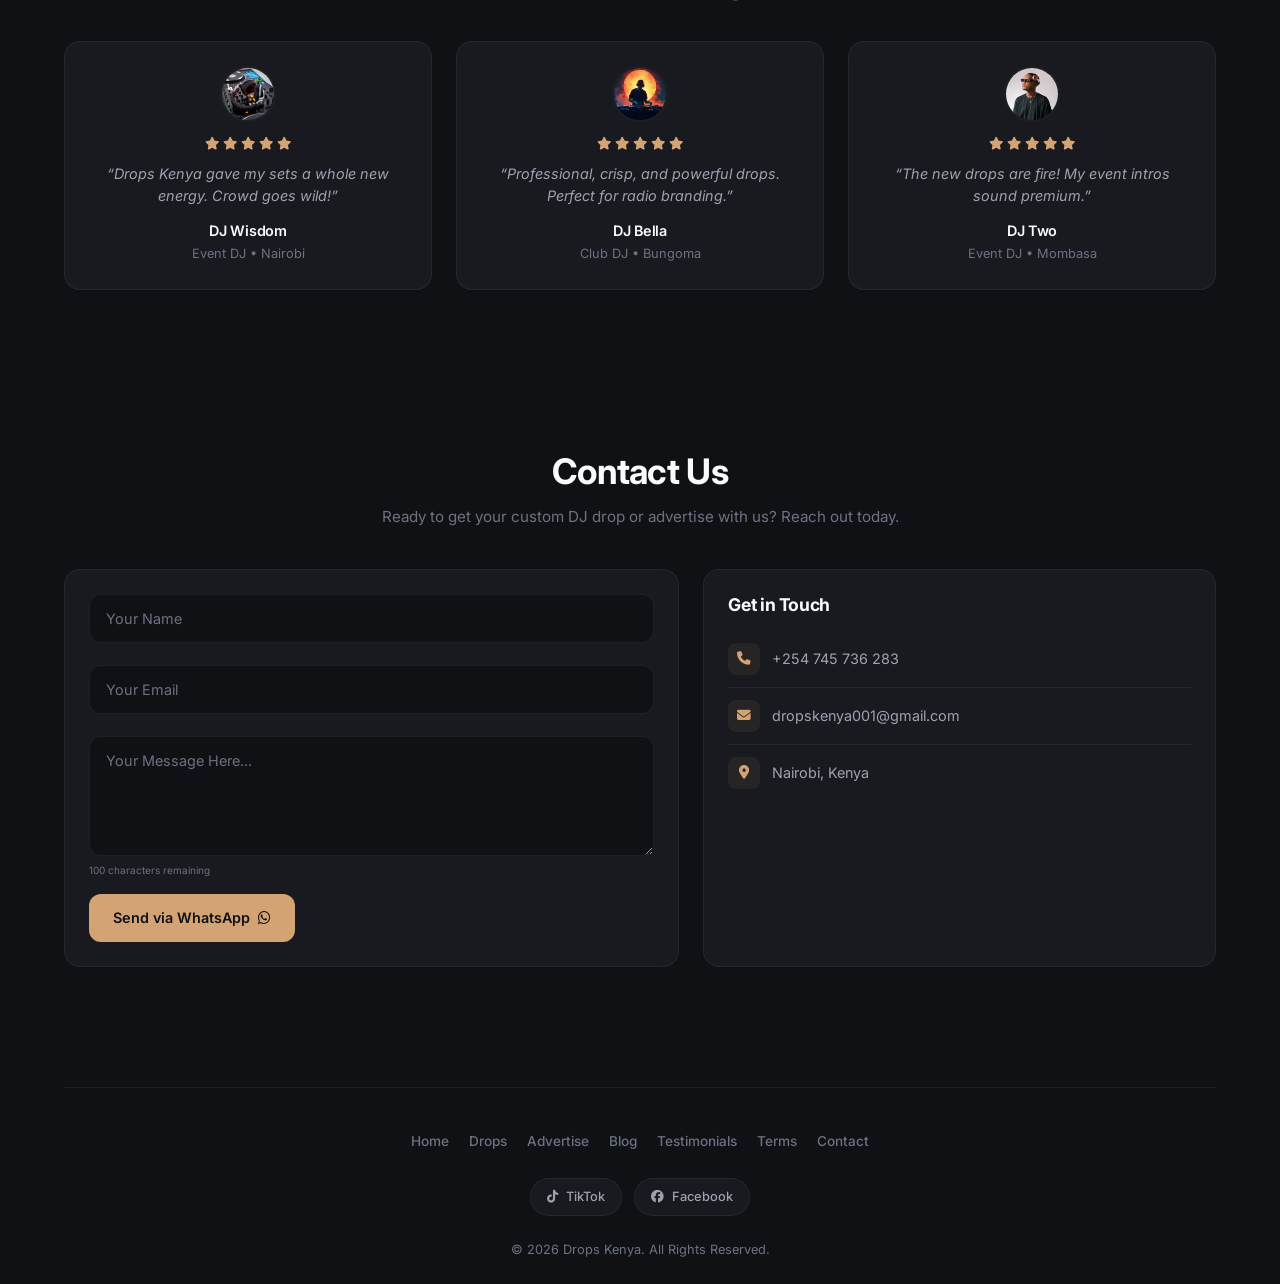
==== commit 1faca549: "Add files via upload" ====
--- a/index.html
+++ b/index.html
@@ -9,7 +9,7 @@
 
   <title>Drops Kenya | Premium Custom DJ Drops in Nairobi & Kenya</title>
   <meta name="description" content="Discover premium DJ drops in Kenya with custom voice branding, WhatsApp ordering, and professional drops for DJs, radio, clubs, and events." />
-  <meta name="keywords" content="DJ drops Kenya, custom DJ drops, Nairobi DJ branding, premium DJ drops, WhatsApp DJ drops, radio drops Kenya, club drops Kenya, voice drops Kenya, DJ intro drops, audio branding Kenya" />
+  <meta name="keywords" content="DJ drops Kenya, custom DJ drops, Nairobi DJ branding, premium DJ drops, WhatsApp DJ drops, Dj Drops Maker In Kenya, Best dj drops in East africa, radio drops Kenya, club drops Kenya, voice drops Kenya, DJ intro drops, audio branding Kenya" />
   
   <!-- Canonical URL -->
   <link rel="canonical" href="https://www.dropskenya.com/">
@@ -20,7 +20,7 @@
   <meta property="og:description" content="Premium DJ drops in Kenya with custom voice branding, WhatsApp ordering, and professional audio branding for DJs, radio, clubs, and events.">
   <meta property="og:type" content="website">
   <meta property="og:url" content="https://www.dropskenya.com/">
-  <meta property="og:image" content="https://www.dropskenya.com/assets/images/graph-img.png">
+  <meta property="og:image" content="https://www.dropskenya.com/assets/images/graph-img1.png">
   <meta property="og:image:alt" content="Drops Kenya preview image">
   <meta property="og:image:width" content="1200">
   <meta property="og:image:height" content="630">
@@ -29,7 +29,7 @@
   <meta name="twitter:card" content="summary_large_image">
   <meta name="twitter:title" content="Drops Kenya | Premium Custom DJ Drops">
   <meta name="twitter:description" content="Premium DJ drops in Kenya with custom voice branding and WhatsApp ordering for DJs, radio, clubs, and events.">
-  <meta name="twitter:image" content="https://www.dropskenya.com/assets/images/graph-img.png">
+  <meta name="twitter:image" content="https://www.dropskenya.com/assets/images/graph-img1.png">
 
   <link rel="icon" href="assets/images/favicon.png" type="image/png">
   <link rel="preconnect" href="https://fonts.googleapis.com">
@@ -151,7 +151,7 @@
           </article>
 
           <!-- Box 2 -->
-          <article class="audio-box animate-on-scroll" itemscope itemtype="https://schema.org/Product">
+          <!-- <article class="audio-box animate-on-scroll" itemscope itemtype="https://schema.org/Product">
             <img src="assets/images/profiles/mendy profile.jpg" alt="Mendy" class="box-img" loading="lazy" itemprop="image">
             <div class="box-content">
               <h3 class="box-title" itemprop="name">Mendy</h3>
@@ -171,7 +171,7 @@
               </a>
             </div>
             <audio id="drop10" preload="none" src="assets/audio/Mendy Dj Drop.mp3" type="audio/mpeg"></audio>
-          </article>
+          </article> -->
 
           <!-- Box 3 -->
           <article class="audio-box animate-on-scroll" itemscope itemtype="https://schema.org/Product">
@@ -285,7 +285,7 @@
                 <i class="fab fa-whatsapp"></i> Buy
               </a>
             </div>
-            <audio id="drop6" preload="none" src="assets/audio/Velvet-Sound.mp3" type="audio/mpeg"></audio>
+            <audio id="drop6" preload="none" src="assets/audio/Velvet-Sound-Official.MP3" type="audio/mpeg"></audio>
           </article>
         </div>
       </section>
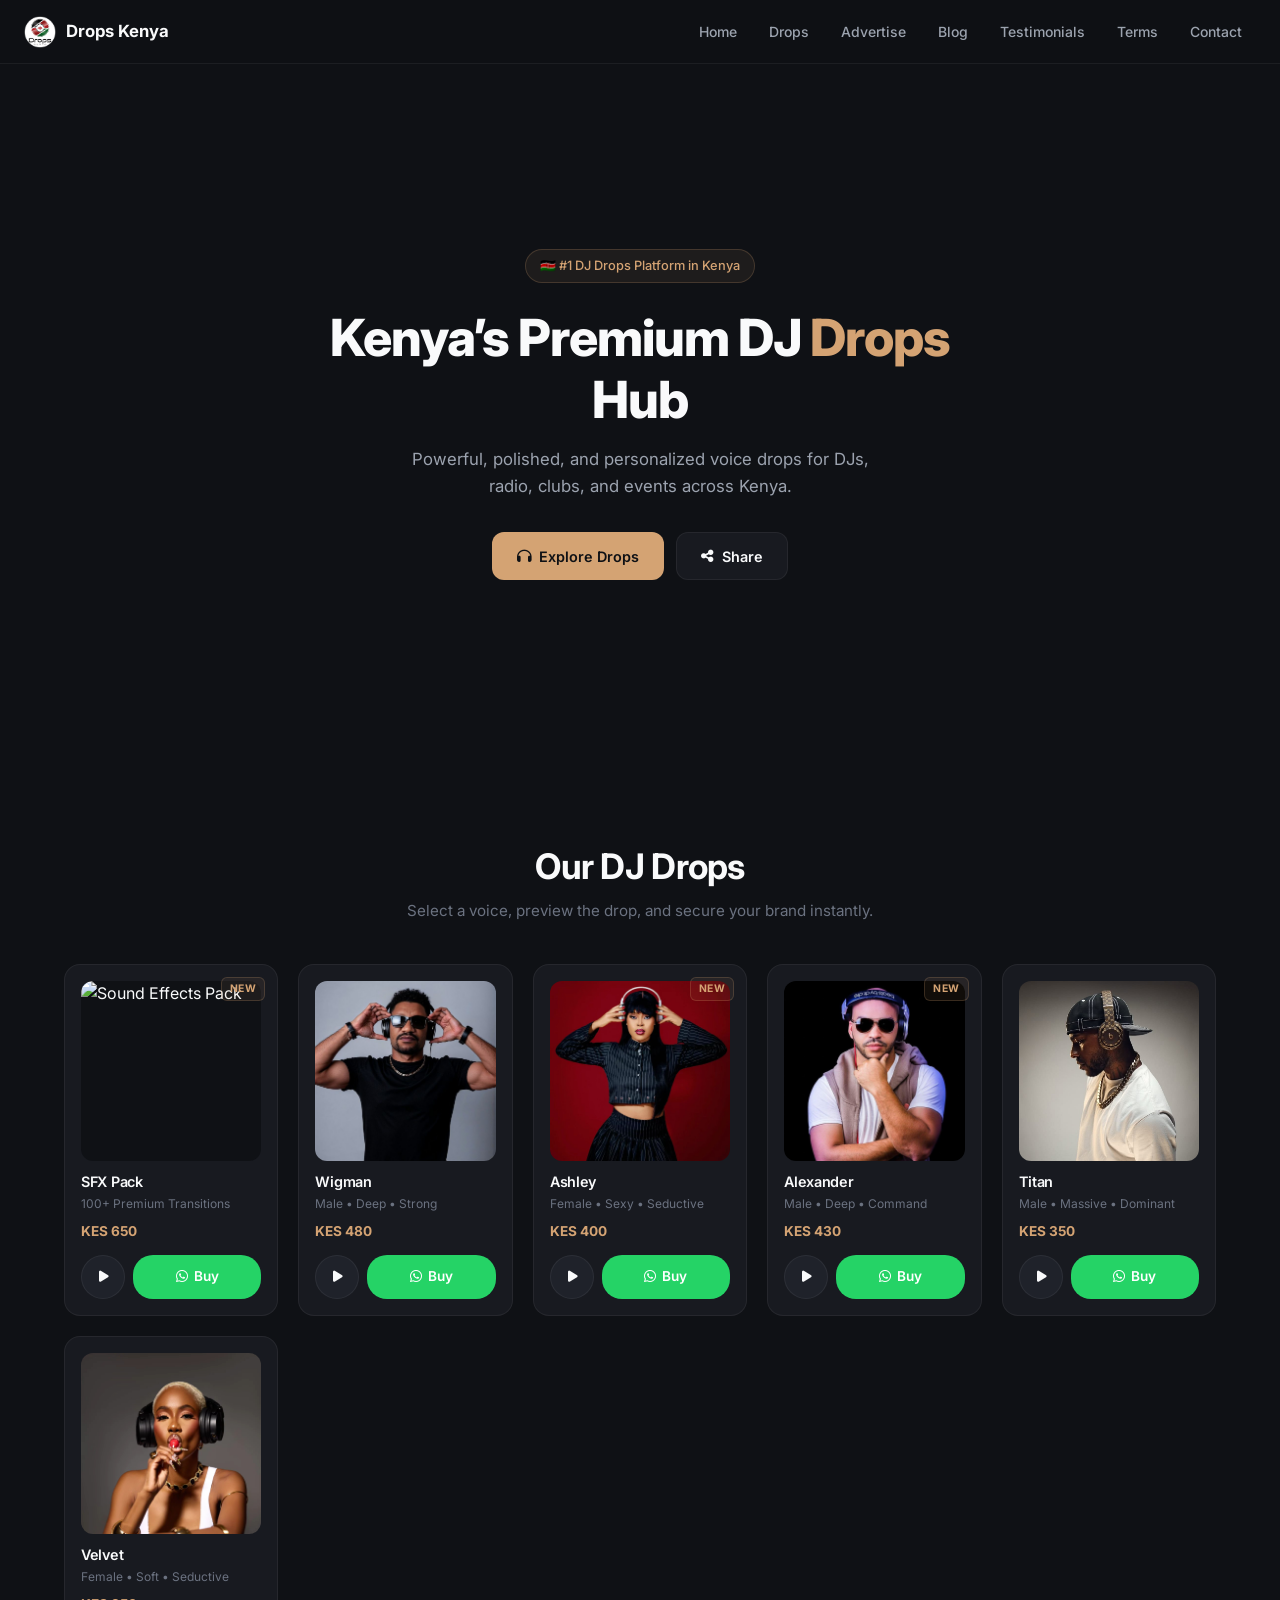
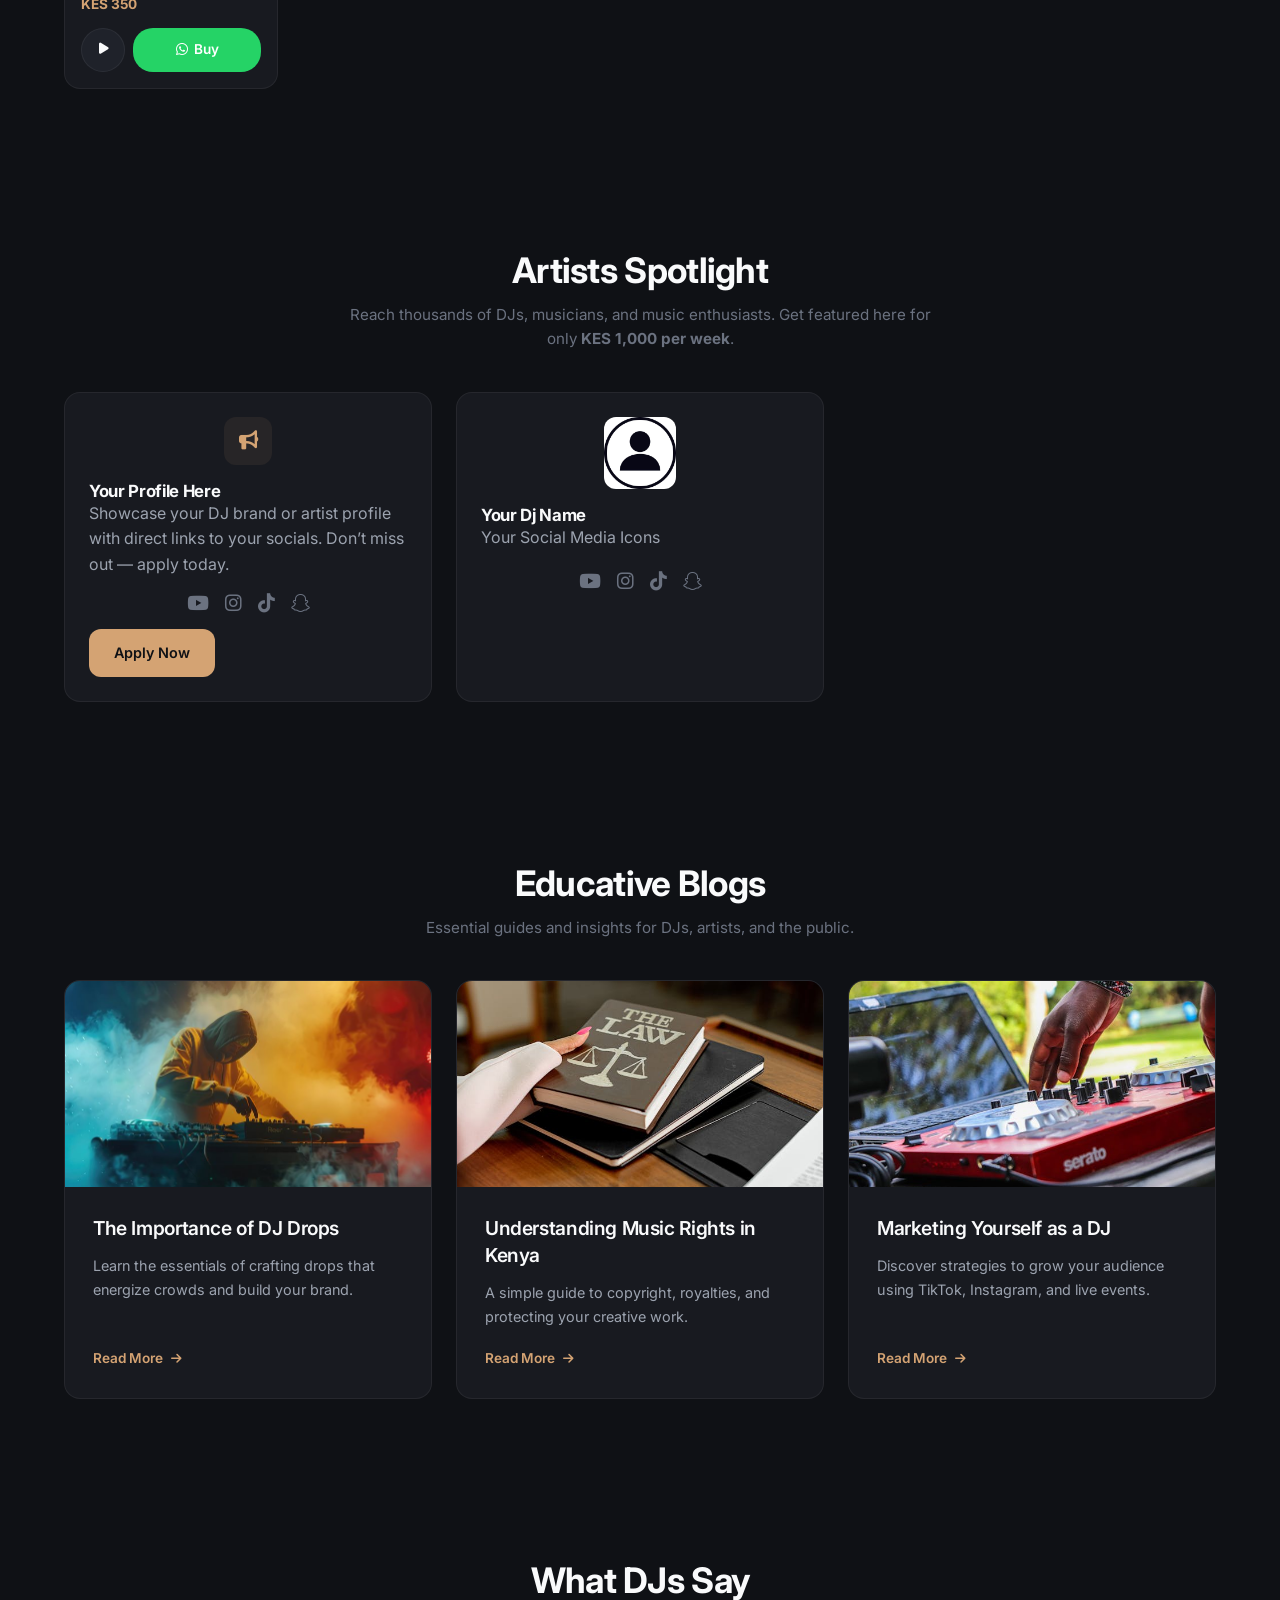
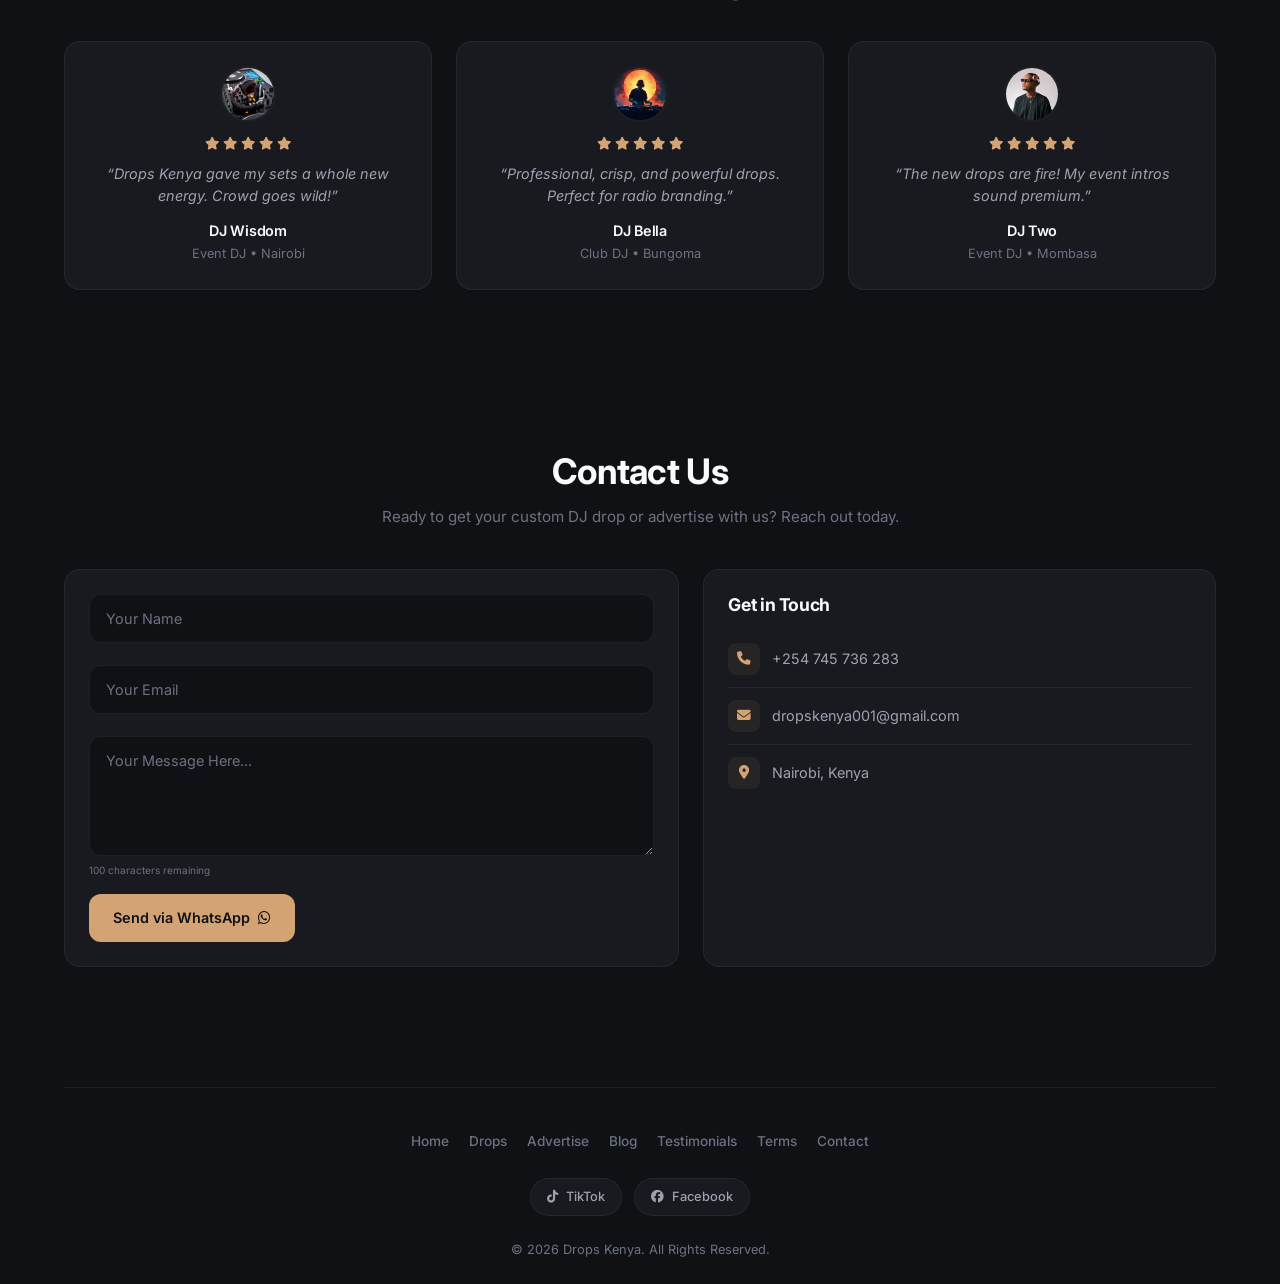
==== commit 497a38e4: "Update image source for audio box in index.html" ====
--- a/index.html
+++ b/index.html
@@ -129,7 +129,7 @@
         <div class="drops-grid">
           <!-- Box 1 -->
           <article class="audio-box new animate-on-scroll" itemscope itemtype="https://schema.org/Product">
-            <img src="assets/images/logo1.png" alt="Sound Effects Pack" class="box-img" loading="lazy" itemprop="image">
+            <img src="assets/images/sfx image01.jpg" alt="Sound Effects Pack" class="box-img" loading="lazy" itemprop="image">
             <div class="box-content">
               <h3 class="box-title" itemprop="name">SFX Pack</h3>
               <p class="box-meta">100+ Premium Transitions</p>
@@ -483,4 +483,4 @@
   <!-- Global Toast Container for Web App Notifications -->
   <div id="toast-container" class="toast-container"></div>
 </body>
-</html>+</html>
